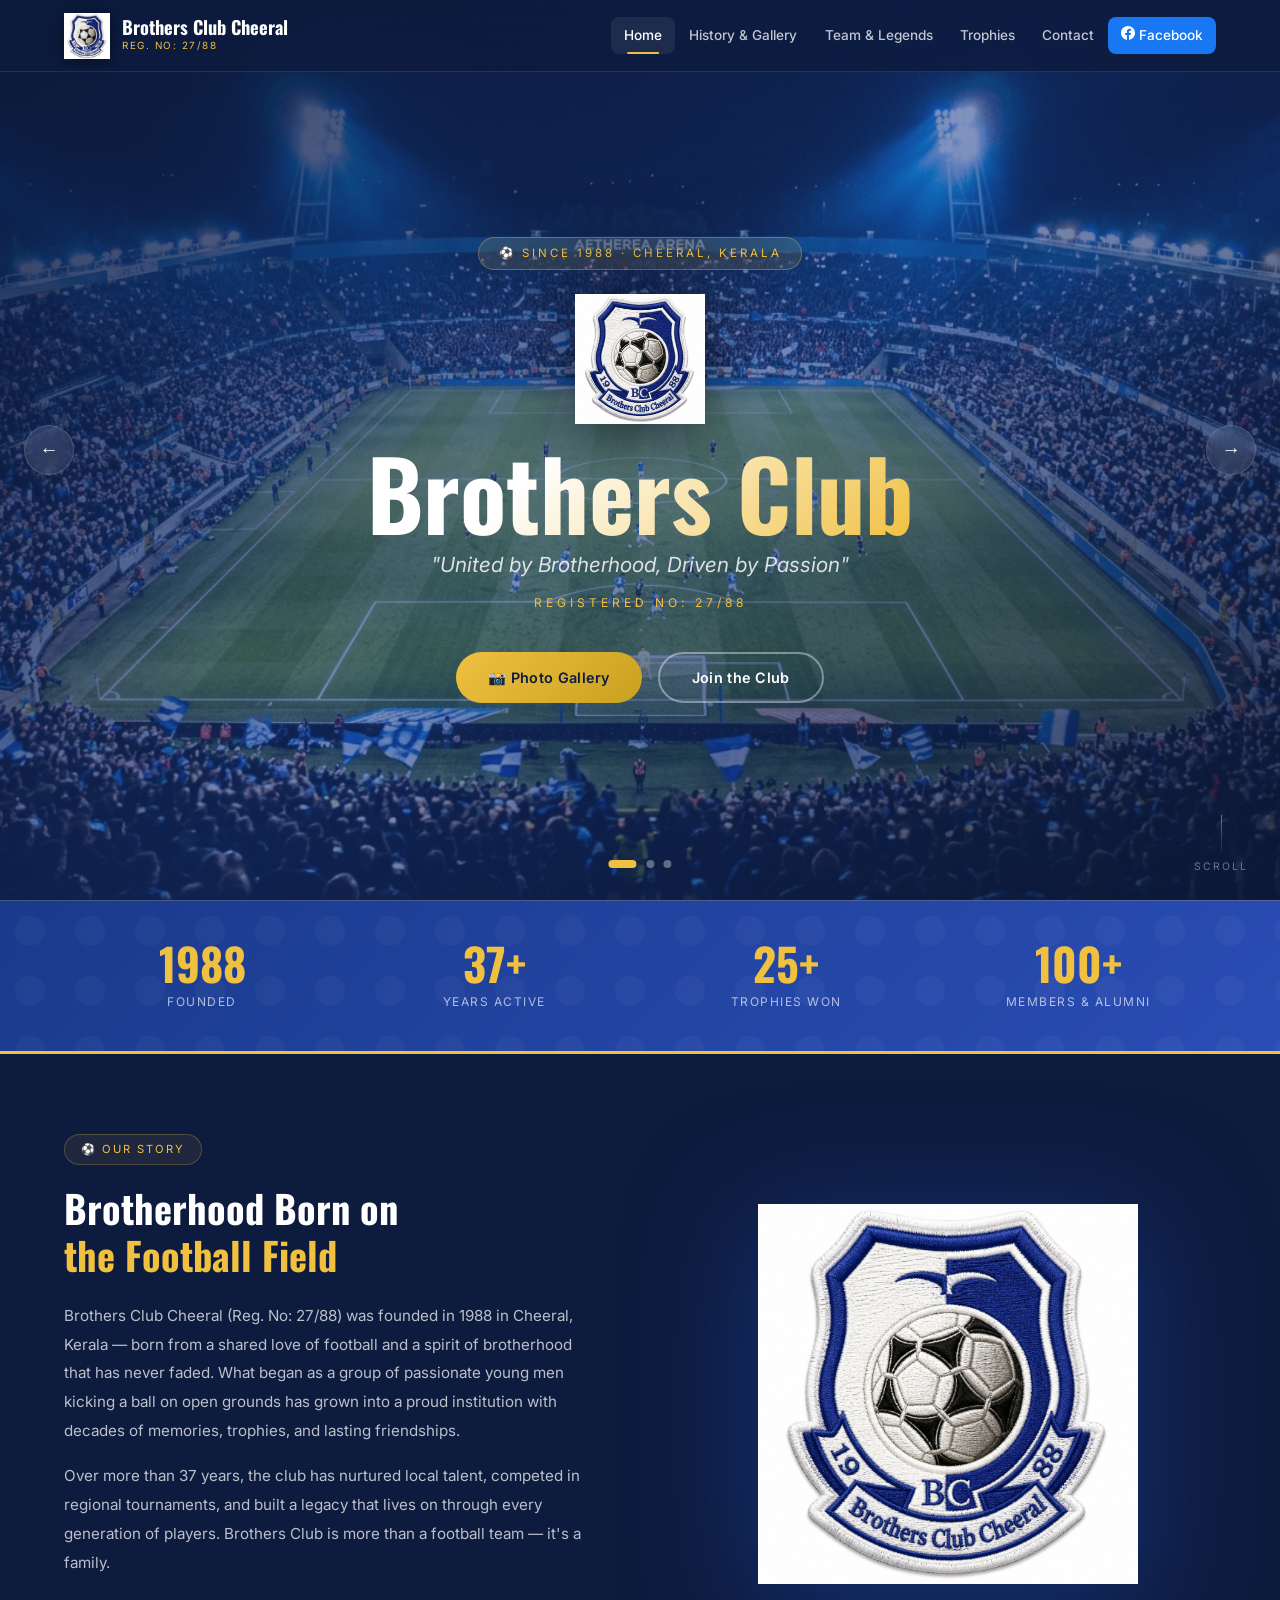
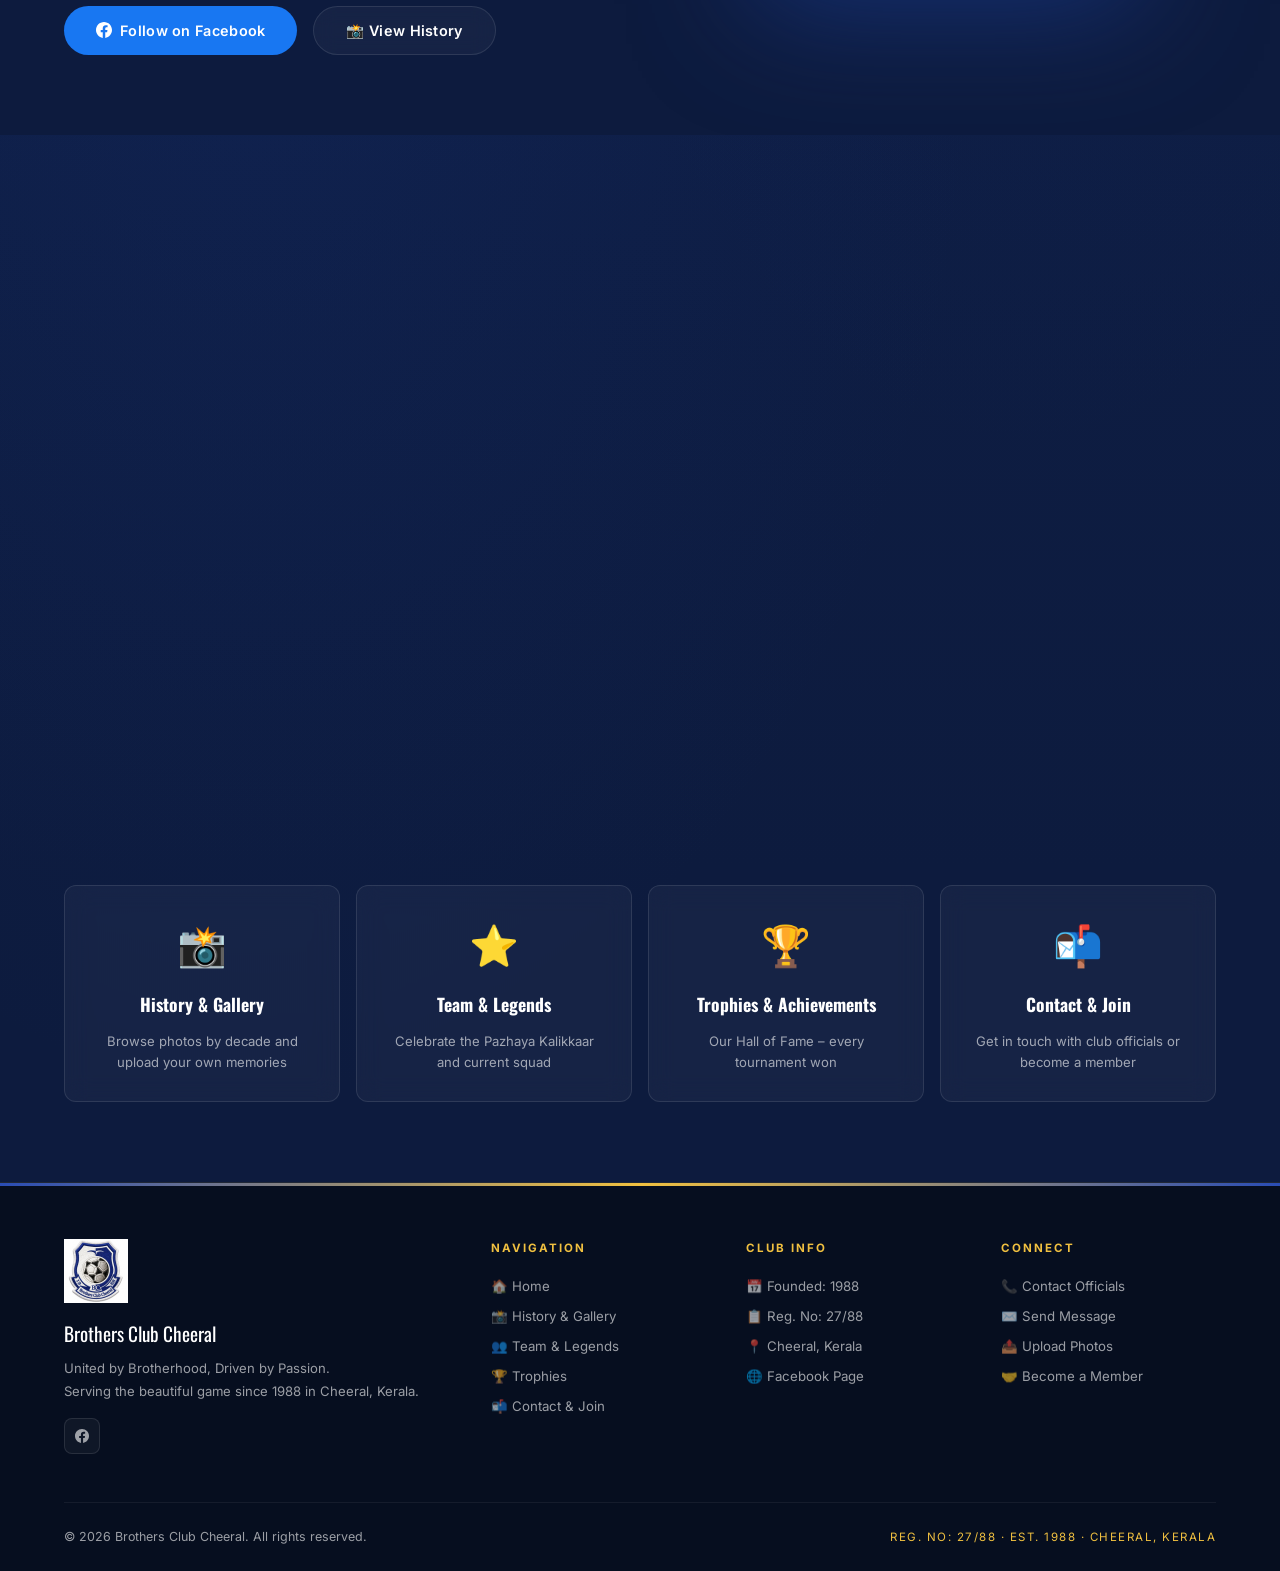
==== index.html @ 25dd2d02 "Initial commit - Brothers Club Cheeral website" ====
<!DOCTYPE html>
<html lang="ml">
<head>
  <meta charset="UTF-8" />
  <meta name="viewport" content="width=device-width, initial-scale=1.0" />
  <meta name="description" content="Brothers Club Cheeral (Reg. 27/88) – 1988 മുതൽ ഒരുമിച്ച്, ഫുട്ബോളിൽ ഒരു ബ്രദർഹുഡ്. Official website of Brothers Club Cheeral." />
  <title>Brothers Club Cheeral | Home</title>
  <link rel="icon" type="image/png" href="assets/logo.png" />
  <link rel="stylesheet" href="css/style.css" />
</head>
<body>

  <!-- ═══════════════ NAVBAR ═══════════════ -->
  <nav class="navbar" role="navigation" aria-label="Main navigation">
    <div class="nav-container">
      <a href="index.html" class="nav-brand" aria-label="Brothers Club Cheeral Home">
        <img src="assets/logo.png" alt="Brothers Club Cheeral Logo" class="nav-logo" />
        <div class="nav-brand-text">
          <div class="club-name">Brothers Club Cheeral</div>
          <div class="reg-no">Reg. No: 27/88</div>
        </div>
      </a>

      <ul class="nav-links" id="navLinks" role="menubar">
        <li role="none"><a href="index.html" role="menuitem" id="nav-home">Home</a></li>
        <li role="none"><a href="history.html" role="menuitem" id="nav-history">History &amp; Gallery</a></li>
        <li role="none"><a href="team.html" role="menuitem" id="nav-team">Team &amp; Legends</a></li>
        <li role="none"><a href="trophies.html" role="menuitem" id="nav-trophies">Trophies</a></li>
        <li role="none"><a href="contact.html" role="menuitem" id="nav-contact">Contact</a></li>
        <li role="none">
          <a href="https://www.facebook.com/brscrl/" target="_blank" rel="noopener noreferrer" class="nav-fb" aria-label="Facebook">
            <svg width="14" height="14" viewBox="0 0 24 24" fill="currentColor"><path d="M24 12.073c0-6.627-5.373-12-12-12s-12 5.373-12 12c0 5.99 4.388 10.954 10.125 11.854v-8.385H7.078v-3.47h3.047V9.43c0-3.007 1.792-4.669 4.533-4.669 1.312 0 2.686.235 2.686.235v2.953H15.83c-1.491 0-1.956.925-1.956 1.874v2.25h3.328l-.532 3.47h-2.796v8.385C19.612 23.027 24 18.062 24 12.073z"/></svg>
            Facebook
          </a>
        </li>
      </ul>

      <button class="nav-toggle" id="navToggle" aria-label="Toggle navigation" aria-expanded="false">
        <span></span><span></span><span></span>
      </button>
    </div>
  </nav>

  <!-- ═══════════════ HERO SLIDER ═══════════════ -->
  <section class="hero" aria-label="Hero showcase">
    <div class="hero-slides">

      <!-- Slide 1 -->
      <div class="hero-slide active">
        <div class="hero-slide-bg" style="background-image: url('assets/images/hero1.jpg');"></div>
        <div class="hero-overlay"></div>
        <div class="hero-content">
          <div class="hero-badge">⚽ Since 1988 · Cheeral, Kerala</div>
          <img src="assets/logo.png" alt="Brothers Club Cheeral" class="hero-logo" />
          <h1 class="hero-title">Brothers Club</h1>
          <p class="hero-tagline">"United by Brotherhood, Driven by Passion"</p>
          <p class="hero-reg">Registered No: 27/88</p>
          <div class="hero-actions">
            <a href="history.html" class="btn btn-primary">📸 Photo Gallery</a>
            <a href="contact.html" class="btn btn-outline">Join the Club</a>
          </div>
        </div>
      </div>

      <!-- Slide 2 -->
      <div class="hero-slide">
        <div class="hero-slide-bg" style="background-image: url('assets/images/hero2.jpg');"></div>
        <div class="hero-overlay"></div>
        <div class="hero-content">
          <div class="hero-badge">🏆 Champions of the Field</div>
          <img src="assets/logo.png" alt="Brothers Club Cheeral" class="hero-logo" />
          <h1 class="hero-title">Hall of Fame</h1>
          <p class="hero-tagline">"Decades of glory, countless victories"</p>
          <p class="hero-reg">Brothers Club Cheeral · Est. 1988</p>
          <div class="hero-actions">
            <a href="trophies.html" class="btn btn-primary">🏆 View Trophies</a>
            <a href="team.html" class="btn btn-outline">Meet the Legends</a>
          </div>
        </div>
      </div>

      <!-- Slide 3 -->
      <div class="hero-slide">
        <div class="hero-slide-bg" style="background-image: url('assets/images/hero3.jpg');"></div>
        <div class="hero-overlay"></div>
        <div class="hero-content">
          <div class="hero-badge">👥 One Brotherhood</div>
          <img src="assets/logo.png" alt="Brothers Club Cheeral" class="hero-logo" />
          <h1 class="hero-title">Our Team</h1>
          <p class="hero-tagline">"From legends of the past to stars of today"</p>
          <p class="hero-reg">Cheeral, Kerala · Est. 1988</p>
          <div class="hero-actions">
            <a href="team.html" class="btn btn-primary">👥 Meet the Team</a>
            <a href="https://www.facebook.com/brscrl/" target="_blank" rel="noopener" class="btn btn-outline">Follow Us</a>
          </div>
        </div>
      </div>

    </div><!-- /hero-slides -->

    <!-- Arrows -->
    <button class="hero-arrow hero-arrow-prev" id="heroPrev" aria-label="Previous slide">&#8592;</button>
    <button class="hero-arrow hero-arrow-next" id="heroNext" aria-label="Next slide">&#8594;</button>

    <!-- Dots -->
    <div class="hero-dots" role="tablist" aria-label="Slide navigation">
      <button class="hero-dot active" data-slide="0" aria-label="Slide 1" role="tab"></button>
      <button class="hero-dot" data-slide="1" aria-label="Slide 2" role="tab"></button>
      <button class="hero-dot" data-slide="2" aria-label="Slide 3" role="tab"></button>
    </div>

    <!-- Scroll indicator -->
    <div class="hero-scroll" aria-hidden="true">
      <div class="scroll-line"></div>
      <span>Scroll</span>
    </div>
  </section>

  <!-- ═══════════════ STATS BAR ═══════════════ -->
  <div class="stats-bar" aria-label="Club statistics">
    <div class="container">
      <div class="stats-grid">
        <div class="stat-item reveal">
          <span class="stat-number" data-count="1988" data-suffix="">1988</span>
          <div class="stat-label">Founded</div>
        </div>
        <div class="stat-item reveal delay-1">
          <span class="stat-number" data-count="37" data-suffix="+">37+</span>
          <div class="stat-label">Years Active</div>
        </div>
        <div class="stat-item reveal delay-2">
          <span class="stat-number" data-count="25" data-suffix="+">25+</span>
          <div class="stat-label">Trophies Won</div>
        </div>
        <div class="stat-item reveal delay-3">
          <span class="stat-number" data-count="100" data-suffix="+">100+</span>
          <div class="stat-label">Members &amp; Alumni</div>
        </div>
      </div>
    </div>
  </div>

  <!-- ═══════════════ ABOUT SECTION ═══════════════ -->
  <section class="about-section section" id="about" aria-labelledby="about-heading">
    <div class="container">
      <div class="about-grid">
        <!-- Text -->
        <div>
          <div class="about-badge reveal">⚽ Our Story</div>
          <h2 class="about-title reveal delay-1" id="about-heading">
            Brotherhood Born on<br/><span>the Football Field</span>
          </h2>
          <p class="about-text reveal delay-2">
            Brothers Club Cheeral (Reg. No: 27/88) was founded in 1988 in Cheeral, Kerala — born from a shared love of football and a spirit of brotherhood that has never faded. What began as a group of passionate young men kicking a ball on open grounds has grown into a proud institution with decades of memories, trophies, and lasting friendships.
          </p>
          <p class="about-text reveal delay-3">
            Over more than 37 years, the club has nurtured local talent, competed in regional tournaments, and built a legacy that lives on through every generation of players. Brothers Club is more than a football team — it's a family.
          </p>
          <div class="about-actions reveal delay-4">
            <a href="https://www.facebook.com/brscrl/" target="_blank" rel="noopener noreferrer" class="btn btn-fb">
              <svg width="16" height="16" viewBox="0 0 24 24" fill="currentColor"><path d="M24 12.073c0-6.627-5.373-12-12-12s-12 5.373-12 12c0 5.99 4.388 10.954 10.125 11.854v-8.385H7.078v-3.47h3.047V9.43c0-3.007 1.792-4.669 4.533-4.669 1.312 0 2.686.235 2.686.235v2.953H15.83c-1.491 0-1.956.925-1.956 1.874v2.25h3.328l-.532 3.47h-2.796v8.385C19.612 23.027 24 18.062 24 12.073z"/></svg>
              Follow on Facebook
            </a>
            <a href="history.html" class="btn btn-ghost">📸 View History</a>
          </div>
        </div>

        <!-- Image -->
        <div class="about-image-wrap reveal delay-2">
          <div class="about-glow"></div>
          <img src="assets/logo.png" alt="Brothers Club Cheeral Crest" class="about-crest" />
        </div>
      </div>
    </div>
  </section>

  <!-- ═══════════════ NEWS & ANNOUNCEMENTS ═══════════════ -->
  <section class="news-section section" id="news" aria-labelledby="news-heading">
    <div class="container">
      <p class="section-subtitle reveal">LATEST UPDATES</p>
      <h2 class="section-title reveal delay-1" id="news-heading">News &amp; Announcements</h2>
      <div class="section-divider reveal delay-2"></div>

      <div class="news-grid">

        <!-- News Card 1 -->
        <article class="news-card reveal delay-1">
          <div class="news-card-img" style="background: linear-gradient(135deg,#1a3a8c,#0d1b3e);">🏆</div>
          <div class="news-card-top">
            <span class="news-tag tag-event">Event</span>
            <span class="news-date">July 2026</span>
          </div>
          <div class="news-card-body">
            <h3 class="news-title">Annual Brothers Club Cheeral Tournament 2026</h3>
            <p class="news-excerpt">The annual football tournament is being planned for this year. Stay tuned for dates, venue, and registration details. All alumni and current members are welcome to participate.</p>
            <a href="contact.html" class="news-more">Register Interest →</a>
          </div>
        </article>

        <!-- News Card 2 -->
        <article class="news-card reveal delay-2">
          <div class="news-card-img" style="background: linear-gradient(135deg,#0d3b20,#0d1b3e);">📸</div>
          <div class="news-card-top">
            <span class="news-tag tag-announce">Announcement</span>
            <span class="news-date">July 2026</span>
          </div>
          <div class="news-card-body">
            <h3 class="news-title">Photo Archive – Share Your Memories!</h3>
            <p class="news-excerpt">We are building our digital photo archive. If you have old photographs from club matches, celebrations, or gatherings from any decade, please upload them in our History &amp; Gallery section.</p>
            <a href="history.html" class="news-more">Upload Photos →</a>
          </div>
        </article>

        <!-- News Card 3 -->
        <article class="news-card reveal delay-3">
          <div class="news-card-img" style="background: linear-gradient(135deg,#3b1a0d,#0d1b3e);">👥</div>
          <div class="news-card-top">
            <span class="news-tag tag-news">News</span>
            <span class="news-date">June 2026</span>
          </div>
          <div class="news-card-body">
            <h3 class="news-title">New Members Welcome – Join Brothers Club Cheeral</h3>
            <p class="news-excerpt">Brothers Club Cheeral is welcoming new members who share our passion for football and brotherhood. Connect with us through Facebook or fill in the membership form on our Contact page.</p>
            <a href="contact.html" class="news-more">Join the Family →</a>
          </div>
        </article>

      </div>
    </div>
  </section>

  <!-- ═══════════════ QUICK LINKS ═══════════════ -->
  <section class="section" style="padding-top: 0;">
    <div class="container">
      <div style="display: grid; grid-template-columns: repeat(auto-fit, minmax(220px, 1fr)); gap: 1rem;">

        <a href="history.html" class="news-card" style="text-decoration:none; padding: 1.75rem; text-align:center; display:flex; flex-direction:column; align-items:center; gap:0.75rem;">
          <div style="font-size:2.5rem;">📸</div>
          <strong style="font-family: var(--font-display); font-size:1.1rem;">History &amp; Gallery</strong>
          <p style="color:var(--text-muted); font-size:0.82rem;">Browse photos by decade and upload your own memories</p>
        </a>

        <a href="team.html" class="news-card" style="text-decoration:none; padding: 1.75rem; text-align:center; display:flex; flex-direction:column; align-items:center; gap:0.75rem;">
          <div style="font-size:2.5rem;">⭐</div>
          <strong style="font-family: var(--font-display); font-size:1.1rem;">Team &amp; Legends</strong>
          <p style="color:var(--text-muted); font-size:0.82rem;">Celebrate the Pazhaya Kalikkaar and current squad</p>
        </a>

        <a href="trophies.html" class="news-card" style="text-decoration:none; padding: 1.75rem; text-align:center; display:flex; flex-direction:column; align-items:center; gap:0.75rem;">
          <div style="font-size:2.5rem;">🏆</div>
          <strong style="font-family: var(--font-display); font-size:1.1rem;">Trophies &amp; Achievements</strong>
          <p style="color:var(--text-muted); font-size:0.82rem;">Our Hall of Fame – every tournament won</p>
        </a>

        <a href="contact.html" class="news-card" style="text-decoration:none; padding: 1.75rem; text-align:center; display:flex; flex-direction:column; align-items:center; gap:0.75rem;">
          <div style="font-size:2.5rem;">📬</div>
          <strong style="font-family: var(--font-display); font-size:1.1rem;">Contact &amp; Join</strong>
          <p style="color:var(--text-muted); font-size:0.82rem;">Get in touch with club officials or become a member</p>
        </a>

      </div>
    </div>
  </section>

  <!-- ═══════════════ FOOTER ═══════════════ -->
  <footer class="footer" role="contentinfo">
    <div class="container">
      <div class="footer-grid">
        <!-- Brand -->
        <div class="footer-brand">
          <img src="assets/logo.png" alt="Brothers Club Cheeral" class="footer-logo" />
          <div class="footer-club-name">Brothers Club Cheeral</div>
          <p class="footer-tagline">United by Brotherhood, Driven by Passion.<br/>Serving the beautiful game since 1988 in Cheeral, Kerala.</p>
          <div class="footer-social">
            <a href="https://www.facebook.com/brscrl/" target="_blank" rel="noopener" class="footer-social-btn fb" aria-label="Facebook">
              <svg width="14" height="14" viewBox="0 0 24 24" fill="currentColor"><path d="M24 12.073c0-6.627-5.373-12-12-12s-12 5.373-12 12c0 5.99 4.388 10.954 10.125 11.854v-8.385H7.078v-3.47h3.047V9.43c0-3.007 1.792-4.669 4.533-4.669 1.312 0 2.686.235 2.686.235v2.953H15.83c-1.491 0-1.956.925-1.956 1.874v2.25h3.328l-.532 3.47h-2.796v8.385C19.612 23.027 24 18.062 24 12.073z"/></svg>
            </a>
          </div>
        </div>

        <!-- Navigation -->
        <div>
          <div class="footer-col-title">Navigation</div>
          <ul class="footer-links">
            <li><a href="index.html">🏠 Home</a></li>
            <li><a href="history.html">📸 History &amp; Gallery</a></li>
            <li><a href="team.html">👥 Team &amp; Legends</a></li>
            <li><a href="trophies.html">🏆 Trophies</a></li>
            <li><a href="contact.html">📬 Contact &amp; Join</a></li>
          </ul>
        </div>

        <!-- Quick Info -->
        <div>
          <div class="footer-col-title">Club Info</div>
          <ul class="footer-links">
            <li><a href="#">📅 Founded: 1988</a></li>
            <li><a href="#">📋 Reg. No: 27/88</a></li>
            <li><a href="#">📍 Cheeral, Kerala</a></li>
            <li><a href="https://www.facebook.com/brscrl/" target="_blank" rel="noopener">🌐 Facebook Page</a></li>
          </ul>
        </div>

        <!-- Connect -->
        <div>
          <div class="footer-col-title">Connect</div>
          <ul class="footer-links">
            <li><a href="contact.html">📞 Contact Officials</a></li>
            <li><a href="contact.html">✉️ Send Message</a></li>
            <li><a href="history.html">📤 Upload Photos</a></li>
            <li><a href="contact.html">🤝 Become a Member</a></li>
          </ul>
        </div>
      </div>

      <div class="footer-bottom">
        <p class="footer-copy">© 2026 Brothers Club Cheeral. All rights reserved.</p>
        <p class="footer-reg">REG. NO: 27/88 · EST. 1988 · CHEERAL, KERALA</p>
      </div>
    </div>
  </footer>

  <script src="js/main.js"></script>
</body>
</html>
---- css/style.css ----
/* ============================================================
   Brothers Club Cheeral – Main Stylesheet
   ============================================================ */

@import url('https://fonts.googleapis.com/css2?family=Inter:wght@300;400;500;600;700&family=Oswald:wght@400;500;600;700&display=swap');

/* ===== CUSTOM PROPERTIES ===== */
:root {
  --primary: #1a3a8c;
  --primary-dark: #0d1b3e;
  --primary-light: #2a4db5;
  --accent: #f0c040;
  --accent-dark: #c9a020;
  --accent-light: #f8d870;
  --white: #ffffff;
  --text-muted: rgba(255, 255, 255, 0.6);
  --glass-bg: rgba(255, 255, 255, 0.04);
  --glass-bg-hover: rgba(255, 255, 255, 0.08);
  --glass-border: rgba(255, 255, 255, 0.1);
  --card-bg: rgba(26, 58, 140, 0.2);
  --shadow: 0 8px 32px rgba(0, 0, 0, 0.3);
  --shadow-lg: 0 20px 60px rgba(0, 0, 0, 0.4);
  --nav-height: 72px;
  --radius: 12px;
  --radius-lg: 20px;
  --transition: all 0.3s ease;
  --transition-slow: all 0.6s ease;
  --font: 'Inter', sans-serif;
  --font-display: 'Oswald', sans-serif;
}

/* ===== RESET & BASE ===== */
*,
*::before,
*::after {
  box-sizing: border-box;
  margin: 0;
  padding: 0;
}

html { scroll-behavior: smooth; }

body {
  font-family: var(--font);
  background: var(--primary-dark);
  color: var(--white);
  overflow-x: hidden;
  line-height: 1.6;
  background-image:
    radial-gradient(ellipse at 20% 50%, rgba(26, 58, 140, 0.15) 0%, transparent 50%),
    radial-gradient(ellipse at 80% 20%, rgba(26, 58, 140, 0.1) 0%, transparent 40%);
}

::-webkit-scrollbar { width: 5px; }
::-webkit-scrollbar-track { background: var(--primary-dark); }
::-webkit-scrollbar-thumb { background: var(--primary-light); border-radius: 3px; }
::-webkit-scrollbar-thumb:hover { background: var(--accent); }

a { color: inherit; text-decoration: none; }
img { max-width: 100%; display: block; }
button { cursor: pointer; }

/* ===== TYPOGRAPHY ===== */
h1, h2, h3, h4, h5 {
  font-family: var(--font-display);
  line-height: 1.2;
  font-weight: 700;
}

.section-title {
  font-size: clamp(2rem, 4vw, 3rem);
  text-align: center;
  background: linear-gradient(135deg, #ffffff 30%, var(--accent));
  -webkit-background-clip: text;
  -webkit-text-fill-color: transparent;
  background-clip: text;
  margin-bottom: 0.5rem;
}

.section-subtitle {
  text-align: center;
  color: var(--text-muted);
  font-size: 0.95rem;
  margin-bottom: 0.75rem;
}

.section-divider {
  width: 60px;
  height: 3px;
  background: linear-gradient(90deg, var(--accent), var(--primary-light));
  margin: 0 auto 3rem;
  border-radius: 2px;
}

/* ===== LAYOUT ===== */
.container {
  max-width: 1200px;
  margin: 0 auto;
  padding: 0 1.5rem;
}

.section {
  padding: 5rem 0;
}

/* ===== BUTTONS ===== */
.btn {
  display: inline-flex;
  align-items: center;
  gap: 0.5rem;
  padding: 0.75rem 2rem;
  border-radius: 50px;
  font-weight: 600;
  font-size: 0.9rem;
  letter-spacing: 0.3px;
  transition: var(--transition);
  border: none;
  font-family: var(--font);
  white-space: nowrap;
}

.btn-primary {
  background: linear-gradient(135deg, var(--accent), var(--accent-dark));
  color: var(--primary-dark);
}
.btn-primary:hover {
  transform: translateY(-2px);
  box-shadow: 0 10px 30px rgba(240, 192, 64, 0.4);
}

.btn-outline {
  background: transparent;
  border: 2px solid rgba(255, 255, 255, 0.4);
  color: var(--white);
}
.btn-outline:hover {
  background: rgba(255, 255, 255, 0.1);
  border-color: var(--white);
  transform: translateY(-2px);
}

.btn-fb {
  background: #1877f2;
  color: white;
}
.btn-fb:hover {
  background: #0d65d9;
  transform: translateY(-2px);
  box-shadow: 0 8px 24px rgba(24, 119, 242, 0.4);
}

.btn-ghost {
  background: var(--glass-bg);
  border: 1px solid var(--glass-border);
  color: var(--white);
  backdrop-filter: blur(10px);
}
.btn-ghost:hover { background: var(--glass-bg-hover); transform: translateY(-2px); }

/* ===== NAVBAR ===== */
.navbar {
  position: fixed;
  top: 0;
  width: 100%;
  z-index: 1000;
  height: var(--nav-height);
  display: flex;
  align-items: center;
  background: rgba(13, 27, 62, 0.8);
  backdrop-filter: blur(24px);
  -webkit-backdrop-filter: blur(24px);
  border-bottom: 1px solid var(--glass-border);
  transition: var(--transition);
}

.navbar.scrolled {
  background: rgba(13, 27, 62, 0.97);
  box-shadow: 0 4px 30px rgba(0, 0, 0, 0.35);
}

.nav-container {
  max-width: 1200px;
  margin: 0 auto;
  padding: 0 1.5rem;
  width: 100%;
  display: flex;
  align-items: center;
  justify-content: space-between;
  gap: 1rem;
}

.nav-brand {
  display: flex;
  align-items: center;
  gap: 0.75rem;
  flex-shrink: 0;
}

.nav-logo {
  width: 46px;
  height: 46px;
  object-fit: contain;
  filter: drop-shadow(0 2px 8px rgba(0, 0, 0, 0.4));
}

.nav-brand-text .club-name {
  font-family: var(--font-display);
  font-size: 1.15rem;
  font-weight: 700;
  color: var(--white);
  line-height: 1.1;
}

.nav-brand-text .reg-no {
  font-size: 0.62rem;
  color: var(--accent);
  letter-spacing: 1.5px;
  text-transform: uppercase;
}

.nav-links {
  display: flex;
  align-items: center;
  gap: 0.1rem;
  list-style: none;
}

.nav-links li a {
  display: block;
  padding: 0.45rem 0.8rem;
  border-radius: 8px;
  font-size: 0.85rem;
  font-weight: 500;
  color: rgba(255, 255, 255, 0.75);
  transition: var(--transition);
  position: relative;
}

.nav-links li a::after {
  content: '';
  position: absolute;
  bottom: 0;
  left: 50%;
  transform: translateX(-50%);
  width: 0;
  height: 2px;
  background: var(--accent);
  border-radius: 1px;
  transition: width 0.25s ease;
}

.nav-links li a:hover,
.nav-links li a.active {
  color: var(--white);
  background: rgba(255, 255, 255, 0.07);
}

.nav-links li a:hover::after,
.nav-links li a.active::after {
  width: 50%;
}

.nav-fb {
  display: flex;
  align-items: center;
  gap: 0.4rem;
  padding: 0.4rem 0.9rem;
  background: #1877f2;
  border-radius: 8px;
  font-size: 0.78rem;
  font-weight: 600;
  color: white !important;
  flex-shrink: 0;
  transition: var(--transition);
}
.nav-fb::after { display: none !important; }
.nav-fb:hover { background: #0d65d9 !important; transform: none !important; box-shadow: 0 4px 16px rgba(24,119,242,0.4); }

.nav-toggle {
  display: none;
  flex-direction: column;
  gap: 5px;
  background: none;
  border: none;
  padding: 5px;
}
.nav-toggle span {
  width: 24px;
  height: 2px;
  background: var(--white);
  border-radius: 2px;
  transition: var(--transition);
  display: block;
}
.nav-toggle.open span:nth-child(1) { transform: rotate(45deg) translate(5px, 5px); }
.nav-toggle.open span:nth-child(2) { opacity: 0; width: 0; }
.nav-toggle.open span:nth-child(3) { transform: rotate(-45deg) translate(5px, -5px); }

/* ===== HERO SLIDER ===== */
.hero {
  position: relative;
  height: 100vh;
  min-height: 620px;
  overflow: hidden;
}

.hero-slides { position: relative; width: 100%; height: 100%; }

.hero-slide {
  position: absolute;
  inset: 0;
  opacity: 0;
  transition: opacity 1.2s ease;
  pointer-events: none;
}
.hero-slide.active { opacity: 1; pointer-events: all; }

.hero-slide-bg {
  position: absolute;
  inset: 0;
  background-size: cover;
  background-position: center;
  transform: scale(1.06);
  transition: transform 7s ease;
}
.hero-slide.active .hero-slide-bg { transform: scale(1); }

.hero-overlay {
  position: absolute;
  inset: 0;
  background: linear-gradient(135deg,
    rgba(13, 27, 62, 0.92) 0%,
    rgba(26, 58, 140, 0.55) 50%,
    rgba(13, 27, 62, 0.85) 100%);
}

.hero-content {
  position: absolute;
  inset: 0;
  display: flex;
  flex-direction: column;
  align-items: center;
  justify-content: center;
  text-align: center;
  padding: 2rem;
  padding-top: var(--nav-height);
  z-index: 2;
}

.hero-badge {
  display: inline-flex;
  align-items: center;
  gap: 0.5rem;
  padding: 0.4rem 1.2rem;
  background: rgba(240, 192, 64, 0.12);
  border: 1px solid rgba(240, 192, 64, 0.35);
  border-radius: 50px;
  font-size: 0.72rem;
  color: var(--accent);
  letter-spacing: 3px;
  text-transform: uppercase;
  margin-bottom: 1.5rem;
  animation: fadeInDown 0.7s ease 0.2s both;
}

.hero-logo {
  width: 130px;
  height: 130px;
  object-fit: contain;
  filter: drop-shadow(0 8px 32px rgba(0, 0, 0, 0.6));
  margin-bottom: 1.25rem;
  animation: fadeInDown 0.7s ease 0.4s both;
}

.hero-title {
  font-size: clamp(2.8rem, 8vw, 6rem);
  font-family: var(--font-display);
  font-weight: 700;
  background: linear-gradient(135deg, #ffffff 30%, var(--accent));
  -webkit-background-clip: text;
  -webkit-text-fill-color: transparent;
  background-clip: text;
  margin-bottom: 0.5rem;
  animation: fadeInUp 0.7s ease 0.6s both;
  line-height: 1;
}

.hero-tagline {
  font-size: clamp(0.95rem, 2.5vw, 1.3rem);
  color: rgba(255, 255, 255, 0.82);
  font-style: italic;
  margin-bottom: 0.75rem;
  animation: fadeInUp 0.7s ease 0.8s both;
}

.hero-reg {
  font-size: 0.75rem;
  color: var(--accent);
  letter-spacing: 4px;
  text-transform: uppercase;
  margin-bottom: 2.5rem;
  animation: fadeInUp 0.7s ease 1s both;
}

.hero-actions {
  display: flex;
  gap: 1rem;
  flex-wrap: wrap;
  justify-content: center;
  animation: fadeInUp 0.7s ease 1.2s both;
}

.hero-caption {
  font-size: 0.8rem;
  color: rgba(255,255,255,0.5);
  margin-top: 0.5rem;
  font-style: italic;
}

/* Slider controls */
.hero-arrow {
  position: absolute;
  top: 50%;
  transform: translateY(-50%);
  z-index: 10;
  background: rgba(255, 255, 255, 0.08);
  backdrop-filter: blur(10px);
  border: 1px solid rgba(255, 255, 255, 0.15);
  color: white;
  width: 50px;
  height: 50px;
  border-radius: 50%;
  display: flex;
  align-items: center;
  justify-content: center;
  transition: var(--transition);
  font-size: 1.2rem;
}
.hero-arrow:hover { background: var(--accent); border-color: var(--accent); color: var(--primary-dark); }
.hero-arrow-prev { left: 1.5rem; }
.hero-arrow-next { right: 1.5rem; }

.hero-dots {
  position: absolute;
  bottom: 2rem;
  left: 50%;
  transform: translateX(-50%);
  display: flex;
  gap: 0.6rem;
  z-index: 10;
}

.hero-dot {
  width: 8px;
  height: 8px;
  border-radius: 50%;
  background: rgba(255, 255, 255, 0.35);
  border: none;
  cursor: pointer;
  transition: var(--transition);
}
.hero-dot.active {
  background: var(--accent);
  width: 28px;
  border-radius: 4px;
}

/* scroll indicator */
.hero-scroll {
  position: absolute;
  bottom: 1.5rem;
  right: 2rem;
  display: flex;
  flex-direction: column;
  align-items: center;
  gap: 0.3rem;
  color: rgba(255,255,255,0.4);
  font-size: 0.65rem;
  letter-spacing: 2px;
  text-transform: uppercase;
  z-index: 10;
  animation: fadeInUp 1s ease 1.5s both;
}
.scroll-line {
  width: 1px;
  height: 40px;
  background: linear-gradient(to bottom, rgba(255,255,255,0.4), transparent);
  animation: scrollPulse 2s ease infinite;
}

@keyframes scrollPulse {
  0%, 100% { opacity: 0.4; transform: scaleY(1); }
  50% { opacity: 1; transform: scaleY(0.6); }
}

/* ===== STATS BAR ===== */
.stats-bar {
  background: linear-gradient(135deg, var(--primary), var(--primary-light));
  padding: 2rem 0;
  border-top: 1px solid rgba(240, 192, 64, 0.2);
  border-bottom: 3px solid var(--accent);
  position: relative;
  overflow: hidden;
}

.stats-bar::before {
  content: '';
  position: absolute;
  inset: 0;
  background: url("data:image/svg+xml,%3Csvg width='60' height='60' viewBox='0 0 60 60' xmlns='http://www.w3.org/2000/svg'%3E%3Cg fill='none' fill-rule='evenodd'%3E%3Cg fill='%23ffffff' fill-opacity='0.03'%3E%3Ccircle cx='30' cy='30' r='15'/%3E%3C/g%3E%3C/g%3E%3C/svg%3E");
}

.stats-grid {
  display: grid;
  grid-template-columns: repeat(4, 1fr);
  gap: 1rem;
  position: relative;
  z-index: 1;
}

.stat-item {
  text-align: center;
  padding: 0.5rem;
}
.stat-number {
  font-family: var(--font-display);
  font-size: clamp(2rem, 4vw, 2.8rem);
  font-weight: 700;
  color: var(--accent);
  line-height: 1;
  display: block;
}
.stat-label {
  font-size: 0.75rem;
  color: rgba(255, 255, 255, 0.65);
  text-transform: uppercase;
  letter-spacing: 1.5px;
  margin-top: 0.4rem;
}

/* ===== ABOUT SECTION ===== */
.about-section {
  background: var(--primary-dark);
  overflow: hidden;
}

.about-grid {
  display: grid;
  grid-template-columns: 1fr 1fr;
  gap: 5rem;
  align-items: center;
}

.about-badge {
  display: inline-flex;
  align-items: center;
  gap: 0.5rem;
  padding: 0.35rem 1rem;
  background: rgba(240, 192, 64, 0.08);
  border: 1px solid rgba(240, 192, 64, 0.25);
  border-radius: 50px;
  font-size: 0.7rem;
  color: var(--accent);
  letter-spacing: 2px;
  text-transform: uppercase;
  margin-bottom: 1.25rem;
}

.about-title {
  font-size: clamp(1.7rem, 3vw, 2.5rem);
  line-height: 1.2;
  margin-bottom: 1.5rem;
}

.about-title span { color: var(--accent); }

.about-text {
  color: rgba(255, 255, 255, 0.72);
  line-height: 1.9;
  margin-bottom: 1rem;
  font-size: 0.95rem;
}

.about-actions {
  display: flex;
  gap: 1rem;
  flex-wrap: wrap;
  margin-top: 1.75rem;
}

.about-image-wrap {
  position: relative;
  display: flex;
  align-items: center;
  justify-content: center;
}

.about-glow {
  position: absolute;
  width: 400px;
  height: 400px;
  background: radial-gradient(circle, rgba(26, 58, 140, 0.5) 0%, transparent 70%);
  border-radius: 50%;
  animation: glowPulse 4s ease-in-out infinite;
}

@keyframes glowPulse {
  0%, 100% { opacity: 0.6; transform: scale(1); }
  50% { opacity: 1; transform: scale(1.1); }
}

.about-crest {
  width: 100%;
  max-width: 380px;
  position: relative;
  z-index: 1;
  filter: drop-shadow(0 20px 60px rgba(26, 58, 140, 0.7));
  animation: float 5s ease-in-out infinite;
}

@keyframes float {
  0%, 100% { transform: translateY(0); }
  50% { transform: translateY(-14px); }
}

/* ===== NEWS SECTION ===== */
.news-section {
  background: linear-gradient(180deg, rgba(26, 58, 140, 0.08), transparent);
}

.news-grid {
  display: grid;
  grid-template-columns: repeat(auto-fit, minmax(300px, 1fr));
  gap: 1.5rem;
}

.news-card {
  background: var(--glass-bg);
  backdrop-filter: blur(12px);
  border: 1px solid var(--glass-border);
  border-radius: var(--radius);
  overflow: hidden;
  transition: var(--transition);
  display: flex;
  flex-direction: column;
}

.news-card:hover {
  transform: translateY(-6px);
  border-color: rgba(240, 192, 64, 0.25);
  box-shadow: 0 20px 50px rgba(0, 0, 0, 0.35);
}

.news-card-img {
  width: 100%;
  height: 180px;
  object-fit: cover;
  background: linear-gradient(135deg, rgba(26,58,140,0.3), rgba(13,27,62,0.6));
  display: flex;
  align-items: center;
  justify-content: center;
  font-size: 3rem;
  color: rgba(255,255,255,0.2);
  overflow: hidden;
}

.news-card-top {
  padding: 1rem 1.25rem 0;
  display: flex;
  align-items: center;
  gap: 0.6rem;
}

.news-tag {
  padding: 0.18rem 0.7rem;
  border-radius: 50px;
  font-size: 0.65rem;
  font-weight: 700;
  text-transform: uppercase;
  letter-spacing: 1px;
}
.tag-news { background: rgba(240, 192, 64, 0.15); color: var(--accent); border: 1px solid rgba(240,192,64,0.25); }
.tag-event { background: rgba(100, 200, 100, 0.12); color: #70d870; border: 1px solid rgba(100,200,100,0.25); }
.tag-announce { background: rgba(120, 160, 255, 0.12); color: #90b8ff; border: 1px solid rgba(120,160,255,0.25); }

.news-date {
  font-size: 0.72rem;
  color: var(--text-muted);
  margin-left: auto;
}

.news-card-body { padding: 0.85rem 1.25rem 1.5rem; flex: 1; }
.news-title {
  font-size: 1rem;
  font-weight: 600;
  margin-bottom: 0.5rem;
  line-height: 1.4;
}
.news-excerpt {
  font-size: 0.83rem;
  color: var(--text-muted);
  line-height: 1.65;
}

.news-more {
  display: inline-flex;
  align-items: center;
  gap: 0.3rem;
  color: var(--accent);
  font-size: 0.8rem;
  font-weight: 600;
  margin-top: 1rem;
  transition: var(--transition);
}
.news-more:hover { gap: 0.6rem; }

/* ===== PAGE HERO (Sub-pages) ===== */
.page-hero {
  padding: calc(var(--nav-height) + 4rem) 0 4rem;
  text-align: center;
  background: linear-gradient(160deg, rgba(26,58,140,0.3) 0%, var(--primary-dark) 60%);
  position: relative;
  overflow: hidden;
}

.page-hero::before {
  content: '';
  position: absolute;
  top: -100px;
  left: 50%;
  transform: translateX(-50%);
  width: 600px;
  height: 600px;
  background: radial-gradient(circle, rgba(26,58,140,0.25) 0%, transparent 65%);
  pointer-events: none;
}

.page-hero-eyebrow {
  display: inline-flex;
  align-items: center;
  gap: 0.5rem;
  padding: 0.35rem 1rem;
  background: rgba(240,192,64,0.1);
  border: 1px solid rgba(240,192,64,0.2);
  border-radius: 50px;
  font-size: 0.7rem;
  color: var(--accent);
  letter-spacing: 2px;
  text-transform: uppercase;
  margin-bottom: 1.25rem;
  position: relative;
}

.page-hero-title {
  font-size: clamp(2.5rem, 6vw, 4.5rem);
  background: linear-gradient(135deg, #ffffff 30%, var(--accent));
  -webkit-background-clip: text;
  -webkit-text-fill-color: transparent;
  background-clip: text;
  margin-bottom: 0.75rem;
  position: relative;
}

.page-hero-subtitle {
  color: var(--text-muted);
  font-size: 1rem;
  position: relative;
}

/* ===== GALLERY FILTER ===== */
.filter-bar {
  display: flex;
  flex-wrap: wrap;
  gap: 0.65rem;
  justify-content: center;
  margin-bottom: 2.5rem;
}

.filter-btn {
  padding: 0.45rem 1.4rem;
  border-radius: 50px;
  font-size: 0.82rem;
  font-weight: 600;
  cursor: pointer;
  transition: var(--transition);
  border: 1px solid var(--glass-border);
  background: var(--glass-bg);
  color: var(--text-muted);
  font-family: var(--font);
}
.filter-btn:hover { border-color: var(--accent); color: var(--accent); }
.filter-btn.active {
  background: var(--accent);
  border-color: var(--accent);
  color: var(--primary-dark);
}

/* ===== GALLERY GRID ===== */
.gallery-grid {
  display: grid;
  grid-template-columns: repeat(auto-fill, minmax(270px, 1fr));
  gap: 1rem;
}

.gallery-item {
  position: relative;
  border-radius: var(--radius);
  overflow: hidden;
  cursor: pointer;
  aspect-ratio: 4 / 3;
  border: 1px solid var(--glass-border);
  transition: var(--transition);
  background: rgba(26, 58, 140, 0.15);
}

.gallery-item:hover {
  transform: scale(1.025);
  border-color: rgba(240, 192, 64, 0.3);
  box-shadow: 0 12px 40px rgba(0, 0, 0, 0.45);
  z-index: 2;
}

.gallery-item img {
  width: 100%;
  height: 100%;
  object-fit: cover;
  transition: transform 0.5s ease;
}
.gallery-item:hover img { transform: scale(1.08); }

.gallery-overlay {
  position: absolute;
  inset: 0;
  background: linear-gradient(to top, rgba(13,27,62,0.88), transparent 60%);
  opacity: 0;
  transition: var(--transition);
  display: flex;
  align-items: flex-end;
  padding: 1rem;
}
.gallery-item:hover .gallery-overlay { opacity: 1; }

.gallery-overlay-text {
  color: white;
  font-size: 0.82rem;
  font-weight: 500;
}

.gallery-zoom-icon {
  position: absolute;
  top: 50%;
  left: 50%;
  transform: translate(-50%, -50%) scale(0);
  width: 48px; height: 48px;
  background: rgba(240,192,64,0.9);
  border-radius: 50%;
  display: flex;
  align-items: center;
  justify-content: center;
  font-size: 1.2rem;
  color: var(--primary-dark);
  transition: var(--transition);
}
.gallery-item:hover .gallery-zoom-icon { transform: translate(-50%, -50%) scale(1); }

.gallery-placeholder {
  position: absolute;
  inset: 0;
  display: flex;
  flex-direction: column;
  align-items: center;
  justify-content: center;
  gap: 0.5rem;
  background: linear-gradient(135deg, rgba(26,58,140,0.25), rgba(13,27,62,0.4));
  color: var(--text-muted);
  font-size: 0.78rem;
  text-align: center;
  padding: 1rem;
}
.gallery-placeholder .ph-icon { font-size: 2.5rem; opacity: 0.35; }
.gallery-placeholder span { opacity: 0.6; }

/* ===== UPLOAD DROPBOX ===== */
.upload-section {
  margin-top: 4rem;
  border: 2px dashed rgba(255,255,255,0.15);
  border-radius: var(--radius-lg);
  padding: 3.5rem 2rem;
  text-align: center;
  transition: var(--transition);
  background: rgba(255,255,255,0.02);
  position: relative;
  overflow: hidden;
}

.upload-section.dragover,
.upload-section:focus-within {
  border-color: var(--accent);
  background: rgba(240,192,64,0.04);
}

.upload-icon { font-size: 4rem; margin-bottom: 1rem; }
.upload-title {
  font-size: 1.35rem;
  font-weight: 700;
  margin-bottom: 0.5rem;
  font-family: var(--font-display);
}
.upload-desc { color: var(--text-muted); font-size: 0.87rem; margin-bottom: 1.75rem; line-height: 1.6; }

.upload-note {
  font-size: 0.75rem;
  color: var(--text-muted);
  opacity: 0.6;
  margin-top: 0.75rem;
}

#fileInput { display: none; }

.upload-preview {
  display: grid;
  grid-template-columns: repeat(auto-fill, minmax(130px, 1fr));
  gap: 0.75rem;
  margin-top: 2rem;
  text-align: left;
}

.preview-item {
  position: relative;
  aspect-ratio: 1;
  border-radius: 8px;
  overflow: hidden;
  border: 1px solid var(--glass-border);
}

.preview-item img { width: 100%; height: 100%; object-fit: cover; }

.preview-remove {
  position: absolute;
  top: 4px; right: 4px;
  width: 22px; height: 22px;
  background: rgba(220,50,50,0.85);
  border-radius: 50%;
  display: flex;
  align-items: center;
  justify-content: center;
  font-size: 0.65rem;
  color: white;
  border: none;
  transition: var(--transition);
  line-height: 1;
}
.preview-remove:hover { background: #dc2020; transform: scale(1.15); }

/* ===== TEAM CARDS ===== */
.team-divider {
  display: flex;
  align-items: center;
  gap: 1rem;
  margin-bottom: 2rem;
}
.team-divider h3 {
  font-size: 1.5rem;
  color: var(--accent);
  white-space: nowrap;
}
.team-divider::after {
  content: '';
  flex: 1;
  height: 1px;
  background: linear-gradient(90deg, var(--glass-border), transparent);
}

.team-grid {
  display: grid;
  grid-template-columns: repeat(auto-fill, minmax(210px, 1fr));
  gap: 1.5rem;
  margin-bottom: 4.5rem;
}

.player-card {
  background: var(--glass-bg);
  backdrop-filter: blur(12px);
  border: 1px solid var(--glass-border);
  border-radius: var(--radius);
  overflow: hidden;
  transition: var(--transition);
  text-align: center;
  position: relative;
}
.player-card:hover {
  transform: translateY(-7px);
  border-color: rgba(240,192,64,0.35);
  box-shadow: 0 20px 50px rgba(0, 0, 0, 0.35);
}
.player-card.legend { border-color: rgba(240,192,64,0.15); }
.player-card.legend:hover { border-color: rgba(240,192,64,0.5); }

.player-photo-wrap {
  position: relative;
  padding-top: 100%;
  background: linear-gradient(135deg, rgba(26,58,140,0.4), rgba(13,27,62,0.7));
  overflow: hidden;
}
.player-photo-placeholder {
  position: absolute;
  inset: 0;
  display: flex;
  flex-direction: column;
  align-items: center;
  justify-content: center;
  font-size: 4rem;
  color: rgba(255,255,255,0.15);
}

.player-photo {
  position: absolute;
  inset: 0;
  width: 100%; height: 100%;
  object-fit: cover;
  transition: transform 0.5s ease;
}
.player-card:hover .player-photo { transform: scale(1.06); }

.player-number {
  position: absolute;
  top: 0.75rem; right: 0.75rem;
  width: 34px; height: 34px;
  background: var(--accent);
  color: var(--primary-dark);
  border-radius: 50%;
  display: flex;
  align-items: center;
  justify-content: center;
  font-size: 0.78rem;
  font-weight: 700;
  font-family: var(--font-display);
  z-index: 1;
}

.player-legend-badge {
  position: absolute;
  top: 0.75rem;
  left: 0.75rem;
  background: linear-gradient(135deg, var(--accent), var(--accent-dark));
  color: var(--primary-dark);
  font-size: 0.6rem;
  font-weight: 700;
  padding: 0.2rem 0.5rem;
  border-radius: 4px;
  letter-spacing: 0.5px;
  text-transform: uppercase;
  z-index: 1;
}

.player-info { padding: 1.25rem 1rem; }
.player-name {
  font-size: 1rem;
  font-weight: 700;
  margin-bottom: 0.4rem;
  line-height: 1.2;
}
.player-nickname {
  font-size: 0.78rem;
  color: var(--accent);
  font-style: italic;
  margin-bottom: 0.5rem;
}
.player-pos {
  display: inline-block;
  padding: 0.15rem 0.7rem;
  background: rgba(26,58,140,0.5);
  border-radius: 50px;
  font-size: 0.66rem;
  color: rgba(255,255,255,0.7);
  font-weight: 600;
  text-transform: uppercase;
  letter-spacing: 0.5px;
  margin-bottom: 0.75rem;
}
.player-era {
  font-size: 0.78rem;
  color: var(--text-muted);
  margin-bottom: 0.4rem;
}
.player-trophies {
  font-size: 0.78rem;
  color: rgba(255,255,255,0.6);
  line-height: 1.5;
}

/* ===== TROPHIES / HALL OF FAME ===== */
.hof-counter-bar {
  display: grid;
  grid-template-columns: repeat(3, 1fr);
  gap: 1.5rem;
  margin-bottom: 4rem;
  text-align: center;
}

.hof-count-item {
  background: var(--glass-bg);
  border: 1px solid var(--glass-border);
  border-radius: var(--radius);
  padding: 2rem 1rem;
  position: relative;
  overflow: hidden;
}
.hof-count-item::before {
  content: '';
  position: absolute;
  top: 0; left: 0; right: 0;
  height: 3px;
  background: linear-gradient(90deg, var(--accent), var(--primary-light));
}
.hof-count-icon { font-size: 2.5rem; margin-bottom: 0.5rem; }
.hof-count-num {
  font-family: var(--font-display);
  font-size: 3rem;
  color: var(--accent);
  font-weight: 700;
  line-height: 1;
}
.hof-count-label {
  font-size: 0.75rem;
  color: var(--text-muted);
  text-transform: uppercase;
  letter-spacing: 1.5px;
  margin-top: 0.4rem;
}

.trophies-grid {
  display: grid;
  grid-template-columns: repeat(auto-fill, minmax(280px, 1fr));
  gap: 1.5rem;
}

.trophy-card {
  background: var(--glass-bg);
  backdrop-filter: blur(12px);
  border: 1px solid var(--glass-border);
  border-radius: var(--radius);
  overflow: hidden;
  transition: var(--transition);
  position: relative;
}
.trophy-card:hover {
  transform: translateY(-6px);
  box-shadow: 0 20px 50px rgba(0,0,0,0.4);
}
.trophy-card.winner { border-color: rgba(240,192,64,0.3); }
.trophy-card.runner-up { border-color: rgba(192,192,210,0.2); }

.trophy-badge {
  position: absolute;
  top: 1rem; right: 1rem;
  z-index: 2;
  padding: 0.25rem 0.8rem;
  border-radius: 50px;
  font-size: 0.65rem;
  font-weight: 700;
  text-transform: uppercase;
  letter-spacing: 1px;
}
.badge-winner { background: linear-gradient(135deg, var(--accent), var(--accent-dark)); color: var(--primary-dark); }
.badge-runner { background: rgba(192,192,210,0.15); color: #d0d0e0; border: 1px solid rgba(192,192,210,0.3); }

.trophy-visual {
  height: 180px;
  background: linear-gradient(135deg, rgba(26,58,140,0.35), rgba(13,27,62,0.65));
  display: flex;
  align-items: center;
  justify-content: center;
  font-size: 5rem;
  overflow: hidden;
  position: relative;
}

.trophy-visual img {
  width: 100%; height: 100%;
  object-fit: cover;
}

.trophy-visual-shine {
  position: absolute;
  inset: 0;
  background: linear-gradient(135deg, rgba(255,255,255,0.05), transparent);
}

.trophy-info { padding: 1.25rem; }
.trophy-name {
  font-size: 1rem;
  font-weight: 700;
  margin-bottom: 0.3rem;
  line-height: 1.3;
}
.trophy-year {
  color: var(--accent);
  font-size: 0.85rem;
  font-weight: 600;
  margin-bottom: 0.3rem;
}
.trophy-detail { font-size: 0.8rem; color: var(--text-muted); }

/* ===== CONTACT PAGE ===== */
.contact-layout {
  display: grid;
  grid-template-columns: 1fr 1.6fr;
  gap: 3rem;
  align-items: start;
}

.contact-side-card {
  background: var(--glass-bg);
  backdrop-filter: blur(12px);
  border: 1px solid var(--glass-border);
  border-radius: var(--radius-lg);
  padding: 2rem;
  position: sticky;
  top: calc(var(--nav-height) + 1.5rem);
}

.contact-side-title {
  font-size: 1.25rem;
  font-weight: 700;
  margin-bottom: 1.5rem;
  padding-bottom: 1rem;
  border-bottom: 1px solid var(--glass-border);
  font-family: var(--font-display);
}

.contact-person {
  padding: 1.1rem 0;
  border-bottom: 1px solid rgba(255,255,255,0.05);
}
.contact-person:last-child { border-bottom: none; }

.contact-role {
  font-size: 0.68rem;
  text-transform: uppercase;
  letter-spacing: 1.5px;
  color: var(--accent);
  margin-bottom: 0.3rem;
}
.contact-name {
  font-weight: 700;
  margin-bottom: 0.5rem;
  font-size: 0.97rem;
}
.contact-detail {
  display: flex;
  align-items: center;
  gap: 0.5rem;
  font-size: 0.82rem;
  color: var(--text-muted);
  margin-top: 0.25rem;
}
.contact-detail a:hover { color: var(--accent); }

.contact-social-links {
  display: flex;
  gap: 0.75rem;
  margin-top: 1.75rem;
  padding-top: 1.5rem;
  border-top: 1px solid var(--glass-border);
}

.social-link {
  flex: 1;
  display: flex;
  align-items: center;
  justify-content: center;
  gap: 0.4rem;
  padding: 0.6rem;
  border-radius: 8px;
  font-size: 0.78rem;
  font-weight: 600;
  transition: var(--transition);
  border: 1px solid var(--glass-border);
  background: var(--glass-bg);
}
.social-link.fb { }
.social-link.fb:hover { background: #1877f2; border-color: #1877f2; color: white; }

/* ===== CONTACT FORM ===== */
.contact-form-card {
  background: var(--glass-bg);
  backdrop-filter: blur(12px);
  border: 1px solid var(--glass-border);
  border-radius: var(--radius-lg);
  padding: 2.5rem;
}

.form-title { font-size: 1.5rem; font-weight: 700; margin-bottom: 0.25rem; font-family: var(--font-display); }
.form-subtitle { color: var(--text-muted); font-size: 0.85rem; margin-bottom: 2rem; }

.form-row { display: grid; grid-template-columns: 1fr 1fr; gap: 1rem; }

.form-group { margin-bottom: 1.25rem; }

.form-group label {
  display: block;
  font-size: 0.8rem;
  font-weight: 600;
  color: rgba(255,255,255,0.75);
  margin-bottom: 0.5rem;
  letter-spacing: 0.3px;
}

.form-group label span { color: var(--accent); }

.form-group input,
.form-group select,
.form-group textarea {
  width: 100%;
  background: rgba(255,255,255,0.04);
  border: 1px solid rgba(255,255,255,0.12);
  border-radius: 10px;
  padding: 0.8rem 1rem;
  color: var(--white);
  font-family: var(--font);
  font-size: 0.88rem;
  transition: var(--transition);
  outline: none;
  appearance: none;
}

.form-group input::placeholder { color: rgba(255,255,255,0.3); }
.form-group textarea::placeholder { color: rgba(255,255,255,0.3); }

.form-group input:focus,
.form-group select:focus,
.form-group textarea:focus {
  border-color: var(--accent);
  background: rgba(240,192,64,0.04);
  box-shadow: 0 0 0 3px rgba(240,192,64,0.1);
}

.form-group select option { background: #0d1b3e; color: white; }
.form-group textarea { resize: vertical; min-height: 110px; }

.form-success {
  display: none;
  text-align: center;
  padding: 2.5rem 1.5rem;
  border-radius: var(--radius);
  background: rgba(100,220,100,0.07);
  border: 1px solid rgba(100,220,100,0.2);
}
.form-success.show { display: block; animation: fadeInUp 0.5s ease; }
.success-icon { font-size: 3.5rem; margin-bottom: 1rem; }
.success-title { font-size: 1.3rem; font-weight: 700; margin-bottom: 0.5rem; color: #80e880; }
.success-msg { color: var(--text-muted); font-size: 0.85rem; }

/* ===== LIGHTBOX ===== */
.lightbox {
  position: fixed;
  inset: 0;
  background: rgba(0, 0, 0, 0.96);
  z-index: 9999;
  display: none;
  align-items: center;
  justify-content: center;
  padding: 2rem;
  backdrop-filter: blur(8px);
}
.lightbox.open { display: flex; animation: fadeIn 0.3s ease; }

.lightbox-inner {
  position: relative;
  max-width: 90vw;
  max-height: 90vh;
  display: flex;
  flex-direction: column;
  align-items: center;
  gap: 1rem;
}

.lightbox-inner img {
  max-width: 100%;
  max-height: 80vh;
  object-fit: contain;
  border-radius: 8px;
  box-shadow: 0 20px 80px rgba(0,0,0,0.8);
}

.lightbox-caption {
  color: rgba(255,255,255,0.6);
  font-size: 0.85rem;
  text-align: center;
}

.lightbox-close {
  position: fixed;
  top: 1.5rem;
  right: 1.5rem;
  background: rgba(255,255,255,0.1);
  border: 1px solid rgba(255,255,255,0.2);
  color: white;
  width: 42px; height: 42px;
  border-radius: 50%;
  display: flex;
  align-items: center;
  justify-content: center;
  font-size: 1.2rem;
  transition: var(--transition);
}
.lightbox-close:hover { background: var(--accent); border-color: var(--accent); color: var(--primary-dark); transform: rotate(90deg); }

@keyframes fadeIn { from { opacity: 0; } to { opacity: 1; } }

/* ===== FOOTER ===== */
.footer {
  background: #060e1f;
  border-top: 1px solid var(--glass-border);
  padding: 3.5rem 0 1.5rem;
  position: relative;
}

.footer::before {
  content: '';
  position: absolute;
  top: 0; left: 0; right: 0;
  height: 3px;
  background: linear-gradient(90deg, var(--primary-light), var(--accent), var(--primary-light));
}

.footer-grid {
  display: grid;
  grid-template-columns: 1.8fr 1fr 1fr 1fr;
  gap: 2.5rem;
  margin-bottom: 3rem;
}

.footer-brand {}
.footer-logo { width: 64px; margin-bottom: 1rem; }
.footer-club-name { font-family: var(--font-display); font-size: 1.2rem; margin-bottom: 0.5rem; }
.footer-tagline { font-size: 0.82rem; color: var(--text-muted); line-height: 1.7; margin-bottom: 1rem; }

.footer-social { display: flex; gap: 0.6rem; }
.footer-social-btn {
  width: 36px; height: 36px;
  border-radius: 8px;
  display: flex;
  align-items: center;
  justify-content: center;
  background: var(--glass-bg);
  border: 1px solid var(--glass-border);
  font-size: 0.9rem;
  color: var(--text-muted);
  transition: var(--transition);
}
.footer-social-btn:hover { transform: translateY(-2px); }
.footer-social-btn.fb:hover { background: #1877f2; border-color: #1877f2; color: white; }

.footer-col-title {
  font-size: 0.72rem;
  text-transform: uppercase;
  letter-spacing: 2px;
  color: var(--accent);
  margin-bottom: 1.2rem;
  font-family: var(--font);
  font-weight: 700;
}

.footer-links { list-style: none; display: flex; flex-direction: column; gap: 0.55rem; }
.footer-links a {
  font-size: 0.83rem;
  color: var(--text-muted);
  transition: var(--transition);
  display: flex;
  align-items: center;
  gap: 0.4rem;
}
.footer-links a:hover { color: var(--white); padding-left: 4px; }

.footer-bottom {
  border-top: 1px solid rgba(255,255,255,0.06);
  padding-top: 1.5rem;
  display: flex;
  justify-content: space-between;
  align-items: center;
  flex-wrap: wrap;
  gap: 0.75rem;
}
.footer-copy { font-size: 0.78rem; color: var(--text-muted); }
.footer-reg { font-size: 0.72rem; color: var(--accent); letter-spacing: 1.5px; }

/* ===== ANIMATIONS ===== */
@keyframes fadeInUp {
  from { opacity: 0; transform: translateY(30px); }
  to { opacity: 1; transform: translateY(0); }
}
@keyframes fadeInDown {
  from { opacity: 0; transform: translateY(-30px); }
  to { opacity: 1; transform: translateY(0); }
}

.reveal {
  opacity: 0;
  transform: translateY(40px);
  transition: opacity 0.8s ease, transform 0.8s ease;
}
.reveal.visible { opacity: 1; transform: none; }
.reveal.delay-1 { transition-delay: 0.1s; }
.reveal.delay-2 { transition-delay: 0.2s; }
.reveal.delay-3 { transition-delay: 0.3s; }
.reveal.delay-4 { transition-delay: 0.4s; }
.reveal.delay-5 { transition-delay: 0.5s; }

/* ===== RESPONSIVE ===== */
@media (max-width: 992px) {
  .footer-grid { grid-template-columns: 1fr 1fr; }
  .about-grid { grid-template-columns: 1fr; gap: 2.5rem; }
  .about-image-wrap { order: -1; }
  .about-crest { max-width: 260px; }
  .contact-layout { grid-template-columns: 1fr; }
  .contact-side-card { position: static; }
}

@media (max-width: 768px) {
  :root { --nav-height: 60px; }

  .nav-links {
    display: none;
    flex-direction: column;
    position: absolute;
    top: var(--nav-height);
    left: 0;
    right: 0;
    background: rgba(13,27,62,0.99);
    border-bottom: 1px solid var(--glass-border);
    padding: 0.75rem;
    gap: 0.15rem;
  }
  .nav-links.open { display: flex; }
  .nav-toggle { display: flex; }
  .nav-fb { display: none; }

  .section { padding: 3.5rem 0; }
  .hero-arrow { display: none; }
  .stats-grid { grid-template-columns: repeat(2, 1fr); }
  .form-row { grid-template-columns: 1fr; }
  .footer-grid { grid-template-columns: 1fr; gap: 1.5rem; }
  .footer-bottom { flex-direction: column; text-align: center; }
  .hof-counter-bar { grid-template-columns: 1fr; gap: 1rem; }
  .team-grid { grid-template-columns: repeat(auto-fill, minmax(170px, 1fr)); }
  .upload-section { padding: 2rem 1rem; }
  .contact-form-card { padding: 1.5rem; }
}

@media (max-width: 480px) {
  .section { padding: 2.5rem 0; }
  .news-grid { grid-template-columns: 1fr; }
  .trophies-grid { grid-template-columns: 1fr; }
  .gallery-grid { grid-template-columns: repeat(2, 1fr); }
  .hero-logo { width: 80px; height: 80px; }
}
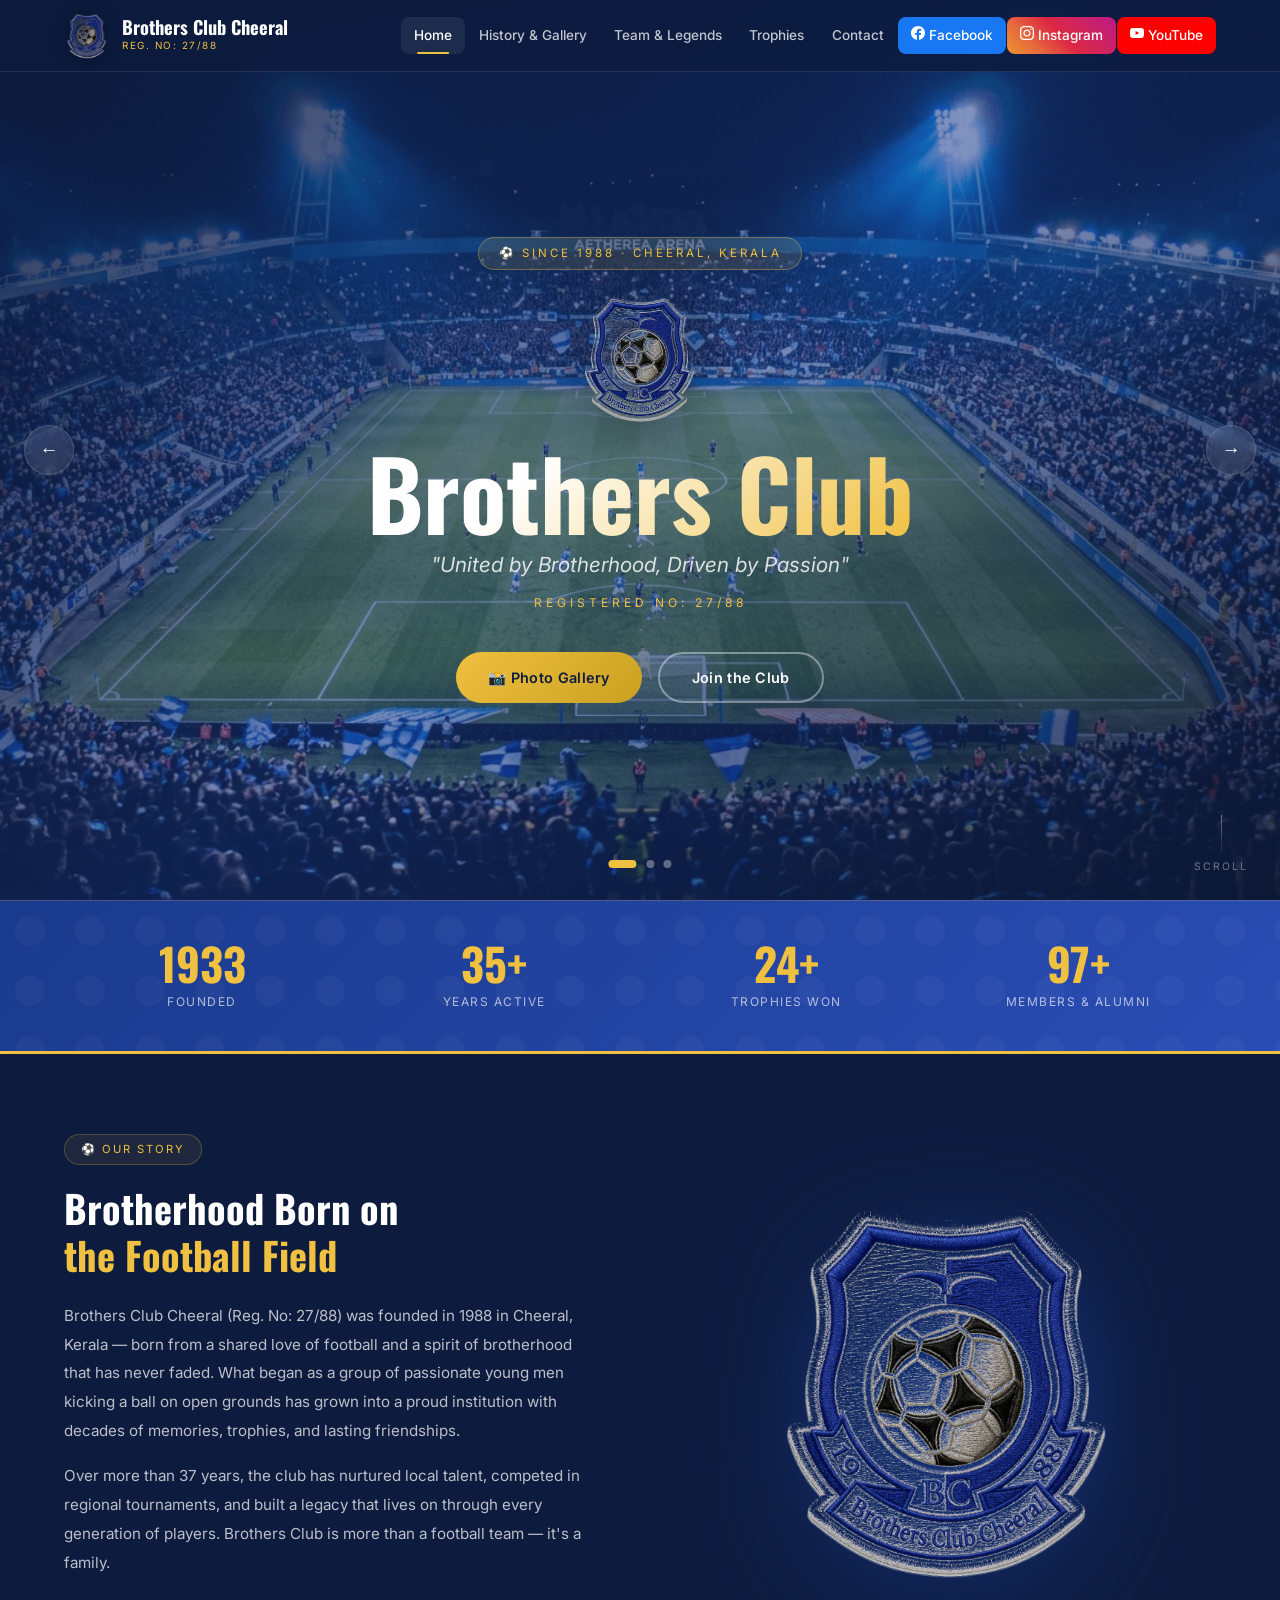
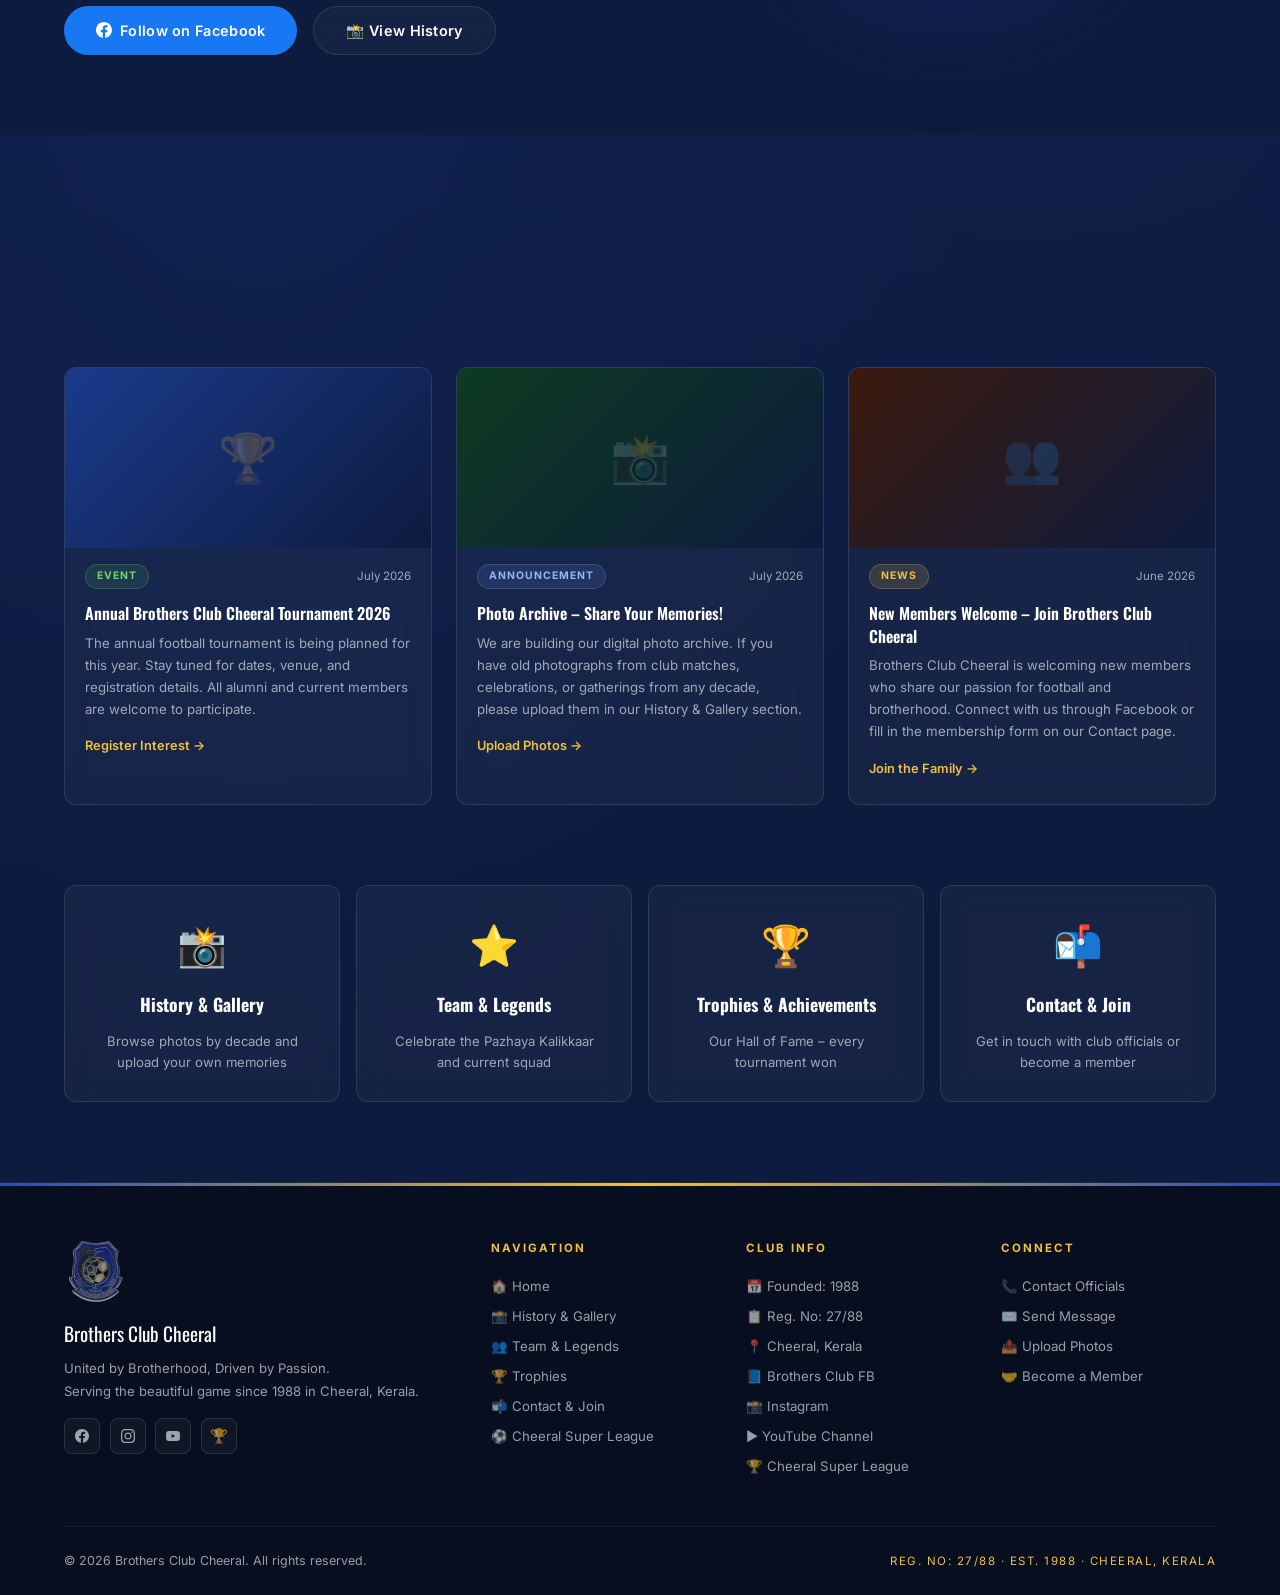
==== commit fb822566: "Add YouTube, Instagram, and Cheeral Super League social links to all pages" ====
--- a/index.html
+++ b/index.html
@@ -31,6 +31,18 @@
           <a href="https://www.facebook.com/brscrl/" target="_blank" rel="noopener noreferrer" class="nav-fb" aria-label="Facebook">
             <svg width="14" height="14" viewBox="0 0 24 24" fill="currentColor"><path d="M24 12.073c0-6.627-5.373-12-12-12s-12 5.373-12 12c0 5.99 4.388 10.954 10.125 11.854v-8.385H7.078v-3.47h3.047V9.43c0-3.007 1.792-4.669 4.533-4.669 1.312 0 2.686.235 2.686.235v2.953H15.83c-1.491 0-1.956.925-1.956 1.874v2.25h3.328l-.532 3.47h-2.796v8.385C19.612 23.027 24 18.062 24 12.073z"/></svg>
             Facebook
+          </a>
+        </li>
+        <li role="none">
+          <a href="https://www.instagram.com/brothers_cheeral/" target="_blank" rel="noopener noreferrer" class="nav-fb" style="background: linear-gradient(45deg, #f09433 0%, #e6683c 25%, #dc2743 50%, #cc2366 75%, #bc1888 100%);" aria-label="Instagram">
+            <svg width="14" height="14" viewBox="0 0 24 24" fill="currentColor"><path d="M12 2.163c3.204 0 3.584.012 4.85.07 3.252.148 4.771 1.691 4.919 4.919.058 1.265.069 1.645.069 4.849 0 3.205-.012 3.584-.069 4.849-.149 3.225-1.664 4.771-4.919 4.919-1.266.058-1.644.07-4.85.07-3.204 0-3.584-.012-4.849-.07-3.26-.149-4.771-1.699-4.919-4.92-.058-1.265-.07-1.644-.07-4.849 0-3.204.013-3.583.07-4.849.149-3.227 1.664-4.771 4.919-4.919 1.266-.057 1.645-.069 4.849-.069zm0-2.163c-3.259 0-3.667.014-4.947.072-4.358.2-6.78 2.618-6.98 6.98-.059 1.281-.073 1.689-.073 4.948 0 3.259.014 3.668.072 4.948.2 4.358 2.618 6.78 6.98 6.98 1.281.058 1.689.072 4.948.072 3.259 0 3.668-.014 4.948-.072 4.354-.2 6.782-2.618 6.979-6.98.059-1.28.073-1.689.073-4.948 0-3.259-.014-3.667-.072-4.947-.196-4.354-2.617-6.78-6.979-6.98-1.281-.059-1.69-.073-4.949-.073zm0 5.838c-3.403 0-6.162 2.759-6.162 6.162s2.759 6.163 6.162 6.163 6.162-2.759 6.162-6.163c0-3.403-2.759-6.162-6.162-6.162zm0 10.162c-2.209 0-4-1.79-4-4 0-2.209 1.791-4 4-4s4 1.791 4 4c0 2.21-1.791 4-4 4zm6.406-11.845c-.796 0-1.441.645-1.441 1.44s.645 1.44 1.441 1.44c.795 0 1.439-.645 1.439-1.44s-.644-1.44-1.439-1.44z"/></svg>
+            Instagram
+          </a>
+        </li>
+        <li role="none">
+          <a href="https://www.youtube.com/@BrothersClubCheeral" target="_blank" rel="noopener noreferrer" class="nav-fb" style="background:#ff0000;" aria-label="YouTube">
+            <svg width="14" height="14" viewBox="0 0 24 24" fill="currentColor"><path d="M23.498 6.186a3.016 3.016 0 0 0-2.122-2.136C19.505 3.545 12 3.545 12 3.545s-7.505 0-9.377.505A3.017 3.017 0 0 0 .502 6.186C0 8.07 0 12 0 12s0 3.93.502 5.814a3.016 3.016 0 0 0 2.122 2.136c1.871.505 9.376.505 9.376.505s7.505 0 9.377-.505a3.015 3.015 0 0 0 2.122-2.136C24 15.93 24 12 24 12s0-3.93-.502-5.814zM9.545 15.568V8.432L15.818 12l-6.273 3.568z"/></svg>
+            YouTube
           </a>
         </li>
       </ul>
@@ -272,8 +284,17 @@
           <div class="footer-club-name">Brothers Club Cheeral</div>
           <p class="footer-tagline">United by Brotherhood, Driven by Passion.<br/>Serving the beautiful game since 1988 in Cheeral, Kerala.</p>
           <div class="footer-social">
-            <a href="https://www.facebook.com/brscrl/" target="_blank" rel="noopener" class="footer-social-btn fb" aria-label="Facebook">
+            <a href="https://www.facebook.com/brscrl/" target="_blank" rel="noopener" class="footer-social-btn fb" aria-label="Brothers Club Facebook" title="Facebook">
               <svg width="14" height="14" viewBox="0 0 24 24" fill="currentColor"><path d="M24 12.073c0-6.627-5.373-12-12-12s-12 5.373-12 12c0 5.99 4.388 10.954 10.125 11.854v-8.385H7.078v-3.47h3.047V9.43c0-3.007 1.792-4.669 4.533-4.669 1.312 0 2.686.235 2.686.235v2.953H15.83c-1.491 0-1.956.925-1.956 1.874v2.25h3.328l-.532 3.47h-2.796v8.385C19.612 23.027 24 18.062 24 12.073z"/></svg>
+            </a>
+            <a href="https://www.instagram.com/brothers_cheeral/" target="_blank" rel="noopener" class="footer-social-btn ig" aria-label="Instagram" title="Instagram">
+              <svg width="14" height="14" viewBox="0 0 24 24" fill="currentColor"><path d="M12 2.163c3.204 0 3.584.012 4.85.07 3.252.148 4.771 1.691 4.919 4.919.058 1.265.069 1.645.069 4.849 0 3.205-.012 3.584-.069 4.849-.149 3.225-1.664 4.771-4.919 4.919-1.266.058-1.644.07-4.85.07-3.204 0-3.584-.012-4.849-.07-3.26-.149-4.771-1.699-4.919-4.92-.058-1.265-.07-1.644-.07-4.849 0-3.204.013-3.583.07-4.849.149-3.227 1.664-4.771 4.919-4.919 1.266-.057 1.645-.069 4.849-.069zm0-2.163c-3.259 0-3.667.014-4.947.072-4.358.2-6.78 2.618-6.98 6.98-.059 1.281-.073 1.689-.073 4.948 0 3.259.014 3.668.072 4.948.2 4.358 2.618 6.78 6.98 6.98 1.281.058 1.689.072 4.948.072 3.259 0 3.668-.014 4.948-.072 4.354-.2 6.782-2.618 6.979-6.98.059-1.28.073-1.689.073-4.948 0-3.259-.014-3.667-.072-4.947-.196-4.354-2.617-6.78-6.979-6.98-1.281-.059-1.69-.073-4.949-.073zm0 5.838c-3.403 0-6.162 2.759-6.162 6.162s2.759 6.163 6.162 6.163 6.162-2.759 6.162-6.163c0-3.403-2.759-6.162-6.162-6.162zm0 10.162c-2.209 0-4-1.79-4-4 0-2.209 1.791-4 4-4s4 1.791 4 4c0 2.21-1.791 4-4 4zm6.406-11.845c-.796 0-1.441.645-1.441 1.44s.645 1.44 1.441 1.44c.795 0 1.439-.645 1.439-1.44s-.644-1.44-1.439-1.44z"/></svg>
+            </a>
+            <a href="https://www.youtube.com/@BrothersClubCheeral" target="_blank" rel="noopener" class="footer-social-btn yt" aria-label="YouTube" title="YouTube">
+              <svg width="14" height="14" viewBox="0 0 24 24" fill="currentColor"><path d="M23.498 6.186a3.016 3.016 0 0 0-2.122-2.136C19.505 3.545 12 3.545 12 3.545s-7.505 0-9.377.505A3.017 3.017 0 0 0 .502 6.186C0 8.07 0 12 0 12s0 3.93.502 5.814a3.016 3.016 0 0 0 2.122 2.136c1.871.505 9.376.505 9.376.505s7.505 0 9.377-.505a3.015 3.015 0 0 0 2.122-2.136C24 15.93 24 12 24 12s0-3.93-.502-5.814zM9.545 15.568V8.432L15.818 12l-6.273 3.568z"/></svg>
+            </a>
+            <a href="https://www.facebook.com/CheeralSupperLeeg/" target="_blank" rel="noopener" class="footer-social-btn csl" aria-label="Cheeral Super League Facebook" title="Cheeral Super League">
+              🏆
             </a>
           </div>
         </div>
@@ -287,6 +308,7 @@
             <li><a href="team.html">👥 Team &amp; Legends</a></li>
             <li><a href="trophies.html">🏆 Trophies</a></li>
             <li><a href="contact.html">📬 Contact &amp; Join</a></li>
+            <li><a href="https://www.facebook.com/CheeralSupperLeeg/" target="_blank" rel="noopener">⚽ Cheeral Super League</a></li>
           </ul>
         </div>
 
@@ -297,7 +319,10 @@
             <li><a href="#">📅 Founded: 1988</a></li>
             <li><a href="#">📋 Reg. No: 27/88</a></li>
             <li><a href="#">📍 Cheeral, Kerala</a></li>
-            <li><a href="https://www.facebook.com/brscrl/" target="_blank" rel="noopener">🌐 Facebook Page</a></li>
+            <li><a href="https://www.facebook.com/brscrl/" target="_blank" rel="noopener">📘 Brothers Club FB</a></li>
+            <li><a href="https://www.instagram.com/brothers_cheeral/" target="_blank" rel="noopener">📸 Instagram</a></li>
+            <li><a href="https://www.youtube.com/@BrothersClubCheeral" target="_blank" rel="noopener">▶️ YouTube Channel</a></li>
+            <li><a href="https://www.facebook.com/CheeralSupperLeeg/" target="_blank" rel="noopener">🏆 Cheeral Super League</a></li>
           </ul>
         </div>
 
--- a/css/style.css
+++ b/css/style.css
@@ -1451,7 +1451,10 @@
   transition: var(--transition);
 }
 .footer-social-btn:hover { transform: translateY(-2px); }
-.footer-social-btn.fb:hover { background: #1877f2; border-color: #1877f2; color: white; }
+.footer-social-btn.fb:hover { background: #1877f2; border-color: #1877f2; color: white; transform: translateY(-2px); }
+.footer-social-btn.yt:hover { background: #ff0000; border-color: #ff0000; color: white; transform: translateY(-2px); }
+.footer-social-btn.ig:hover { background: linear-gradient(45deg, #f09433 0%, #e6683c 25%, #dc2743 50%, #cc2366 75%, #bc1888 100%); border-color: #dc2743; color: white; transform: translateY(-2px); }
+.footer-social-btn.csl:hover { background: #1877f2; border-color: #1877f2; color: white; transform: translateY(-2px); }
 
 .footer-col-title {
   font-size: 0.72rem;
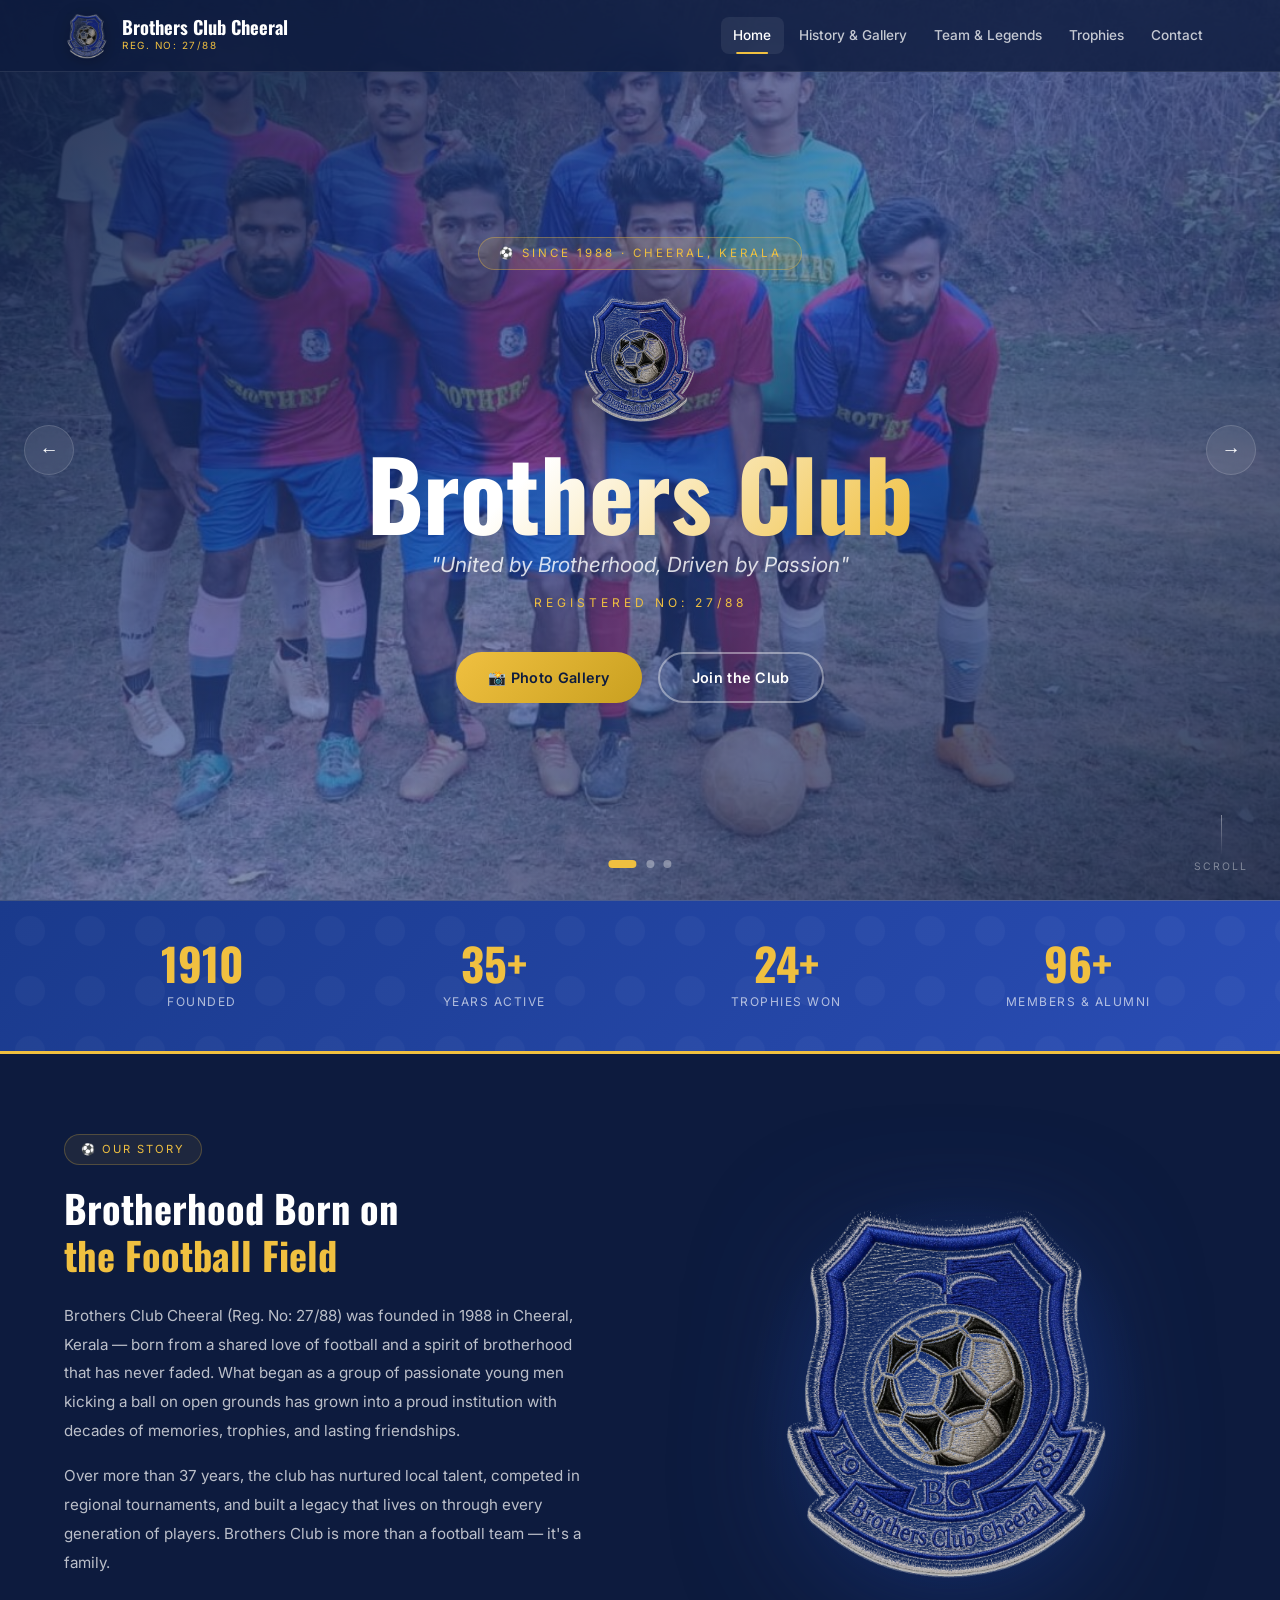
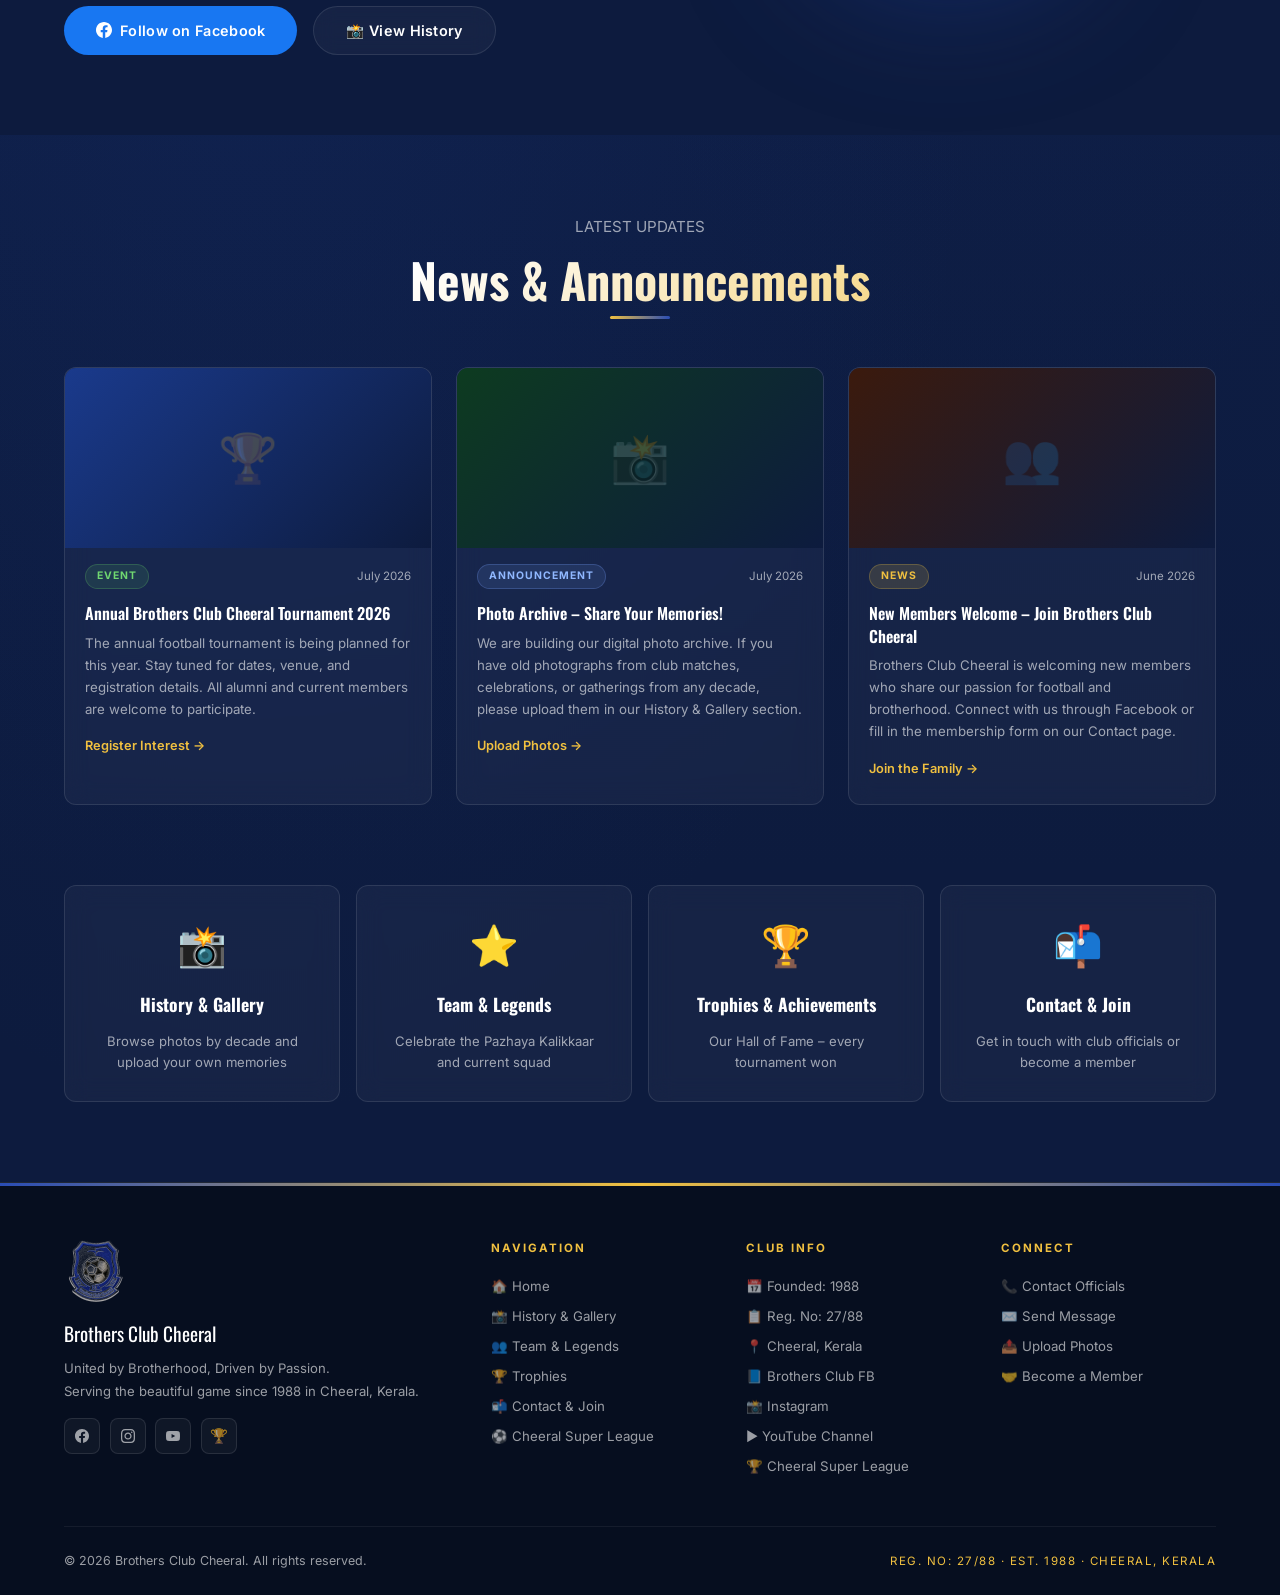
==== commit d24c2419: "Update hero, gallery photos and navbar" ====
--- a/index.html
+++ b/index.html
@@ -27,25 +27,7 @@
         <li role="none"><a href="team.html" role="menuitem" id="nav-team">Team &amp; Legends</a></li>
         <li role="none"><a href="trophies.html" role="menuitem" id="nav-trophies">Trophies</a></li>
         <li role="none"><a href="contact.html" role="menuitem" id="nav-contact">Contact</a></li>
-        <li role="none">
-          <a href="https://www.facebook.com/brscrl/" target="_blank" rel="noopener noreferrer" class="nav-fb" aria-label="Facebook">
-            <svg width="14" height="14" viewBox="0 0 24 24" fill="currentColor"><path d="M24 12.073c0-6.627-5.373-12-12-12s-12 5.373-12 12c0 5.99 4.388 10.954 10.125 11.854v-8.385H7.078v-3.47h3.047V9.43c0-3.007 1.792-4.669 4.533-4.669 1.312 0 2.686.235 2.686.235v2.953H15.83c-1.491 0-1.956.925-1.956 1.874v2.25h3.328l-.532 3.47h-2.796v8.385C19.612 23.027 24 18.062 24 12.073z"/></svg>
-            Facebook
-          </a>
-        </li>
-        <li role="none">
-          <a href="https://www.instagram.com/brothers_cheeral/" target="_blank" rel="noopener noreferrer" class="nav-fb" style="background: linear-gradient(45deg, #f09433 0%, #e6683c 25%, #dc2743 50%, #cc2366 75%, #bc1888 100%);" aria-label="Instagram">
-            <svg width="14" height="14" viewBox="0 0 24 24" fill="currentColor"><path d="M12 2.163c3.204 0 3.584.012 4.85.07 3.252.148 4.771 1.691 4.919 4.919.058 1.265.069 1.645.069 4.849 0 3.205-.012 3.584-.069 4.849-.149 3.225-1.664 4.771-4.919 4.919-1.266.058-1.644.07-4.85.07-3.204 0-3.584-.012-4.849-.07-3.26-.149-4.771-1.699-4.919-4.92-.058-1.265-.07-1.644-.07-4.849 0-3.204.013-3.583.07-4.849.149-3.227 1.664-4.771 4.919-4.919 1.266-.057 1.645-.069 4.849-.069zm0-2.163c-3.259 0-3.667.014-4.947.072-4.358.2-6.78 2.618-6.98 6.98-.059 1.281-.073 1.689-.073 4.948 0 3.259.014 3.668.072 4.948.2 4.358 2.618 6.78 6.98 6.98 1.281.058 1.689.072 4.948.072 3.259 0 3.668-.014 4.948-.072 4.354-.2 6.782-2.618 6.979-6.98.059-1.28.073-1.689.073-4.948 0-3.259-.014-3.667-.072-4.947-.196-4.354-2.617-6.78-6.979-6.98-1.281-.059-1.69-.073-4.949-.073zm0 5.838c-3.403 0-6.162 2.759-6.162 6.162s2.759 6.163 6.162 6.163 6.162-2.759 6.162-6.163c0-3.403-2.759-6.162-6.162-6.162zm0 10.162c-2.209 0-4-1.79-4-4 0-2.209 1.791-4 4-4s4 1.791 4 4c0 2.21-1.791 4-4 4zm6.406-11.845c-.796 0-1.441.645-1.441 1.44s.645 1.44 1.441 1.44c.795 0 1.439-.645 1.439-1.44s-.644-1.44-1.439-1.44z"/></svg>
-            Instagram
-          </a>
-        </li>
-        <li role="none">
-          <a href="https://www.youtube.com/@BrothersClubCheeral" target="_blank" rel="noopener noreferrer" class="nav-fb" style="background:#ff0000;" aria-label="YouTube">
-            <svg width="14" height="14" viewBox="0 0 24 24" fill="currentColor"><path d="M23.498 6.186a3.016 3.016 0 0 0-2.122-2.136C19.505 3.545 12 3.545 12 3.545s-7.505 0-9.377.505A3.017 3.017 0 0 0 .502 6.186C0 8.07 0 12 0 12s0 3.93.502 5.814a3.016 3.016 0 0 0 2.122 2.136c1.871.505 9.376.505 9.376.505s7.505 0 9.377-.505a3.015 3.015 0 0 0 2.122-2.136C24 15.93 24 12 24 12s0-3.93-.502-5.814zM9.545 15.568V8.432L15.818 12l-6.273 3.568z"/></svg>
-            YouTube
-          </a>
-        </li>
-      </ul>
+</ul>
 
       <button class="nav-toggle" id="navToggle" aria-label="Toggle navigation" aria-expanded="false">
         <span></span><span></span><span></span>
--- a/css/style.css
+++ b/css/style.css
@@ -260,21 +260,29 @@
   width: 50%;
 }
 
-.nav-fb {
-  display: flex;
-  align-items: center;
-  gap: 0.4rem;
-  padding: 0.4rem 0.9rem;
-  background: #1877f2;
-  border-radius: 8px;
-  font-size: 0.78rem;
-  font-weight: 600;
+.nav-social {
+  display: flex;
+  align-items: center;
+  gap: 0.5rem;
+  flex-shrink: 0;
+}
+
+.nav-social-icon {
+  display: flex;
+  align-items: center;
+  justify-content: center;
+  width: 30px;
+  height: 30px;
+  border-radius: 50%;
+  background: rgba(255, 255, 255, 0.08);
   color: white !important;
   flex-shrink: 0;
   transition: var(--transition);
 }
-.nav-fb::after { display: none !important; }
-.nav-fb:hover { background: #0d65d9 !important; transform: none !important; box-shadow: 0 4px 16px rgba(24,119,242,0.4); }
+.nav-social-icon svg { width: 13px; height: 13px; }
+.nav-social-icon.fb:hover { background: #1877f2; }
+.nav-social-icon.ig:hover { background: linear-gradient(45deg, #f09433 0%, #e6683c 25%, #dc2743 50%, #cc2366 75%, #bc1888 100%); }
+.nav-social-icon.yt:hover { background: #ff0000; }
 
 .nav-toggle {
   display: none;
@@ -1538,7 +1546,6 @@
   }
   .nav-links.open { display: flex; }
   .nav-toggle { display: flex; }
-  .nav-fb { display: none; }
 
   .section { padding: 3.5rem 0; }
   .hero-arrow { display: none; }
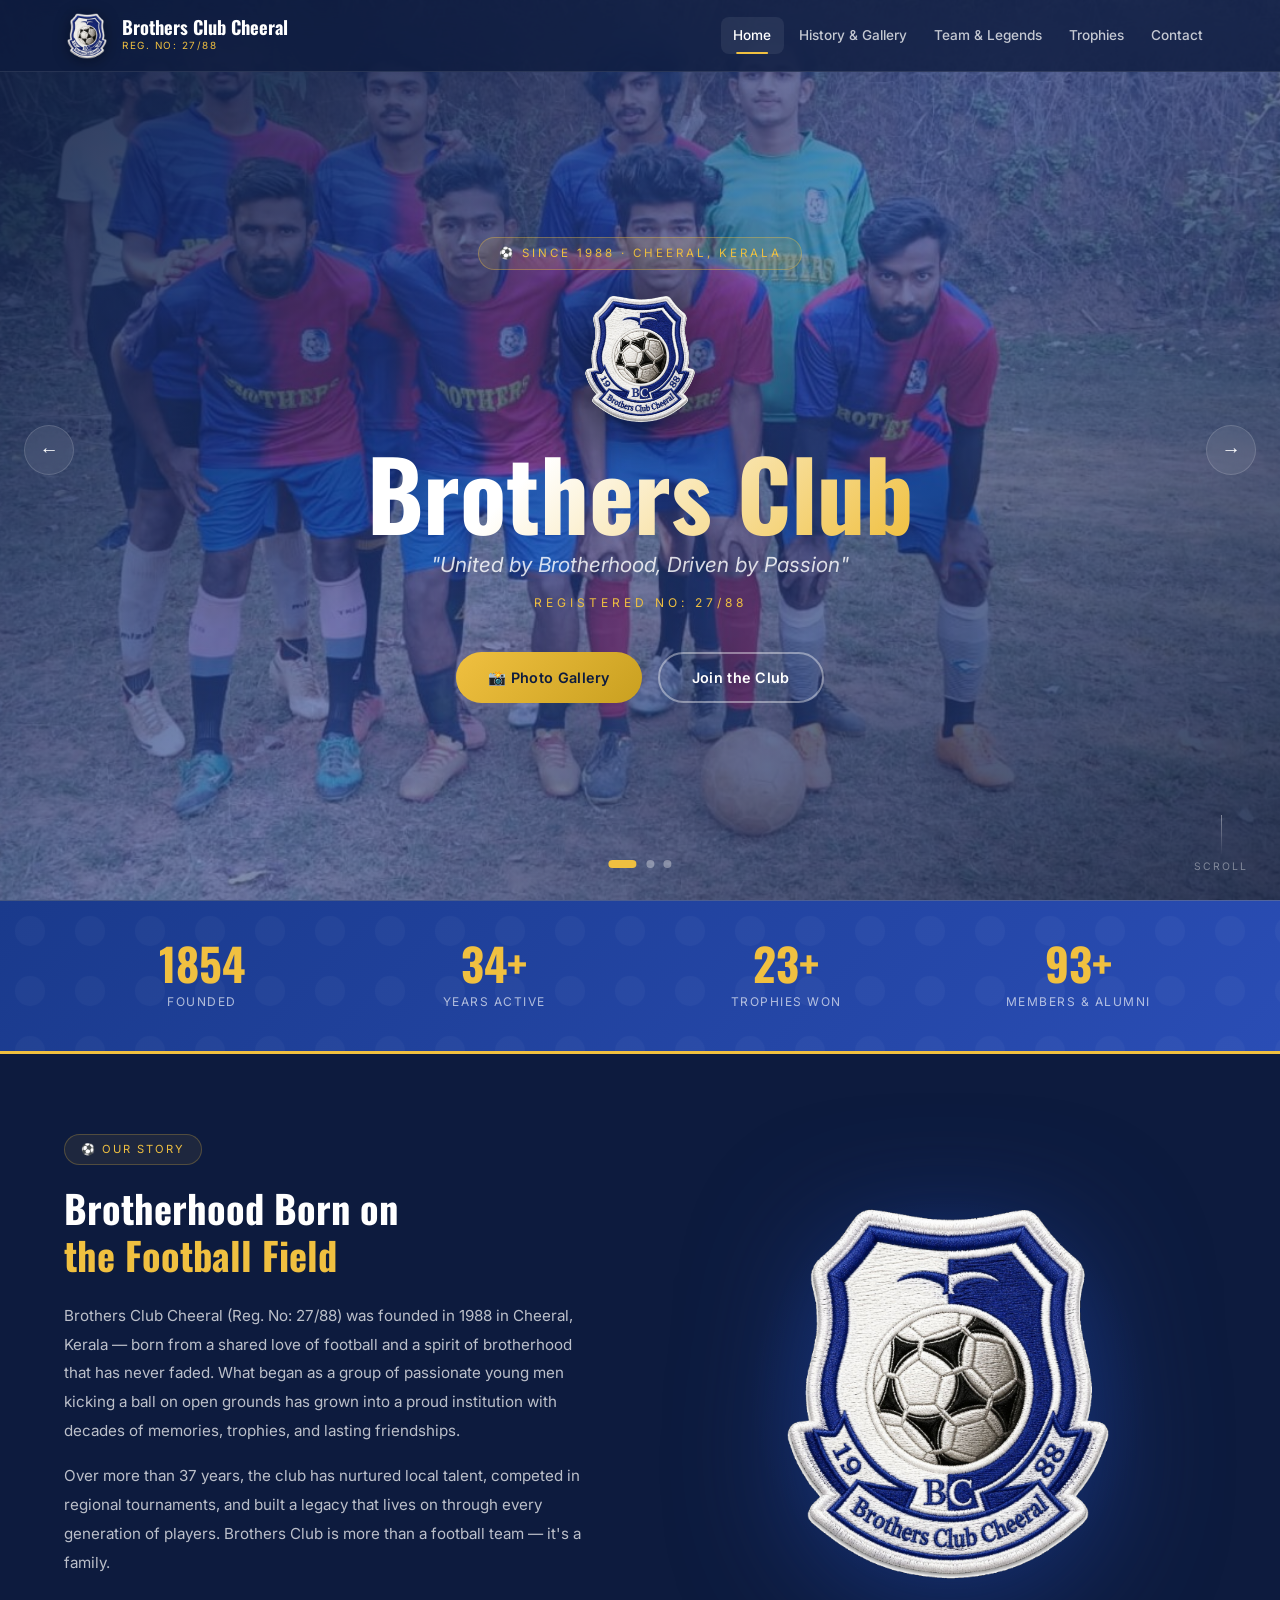
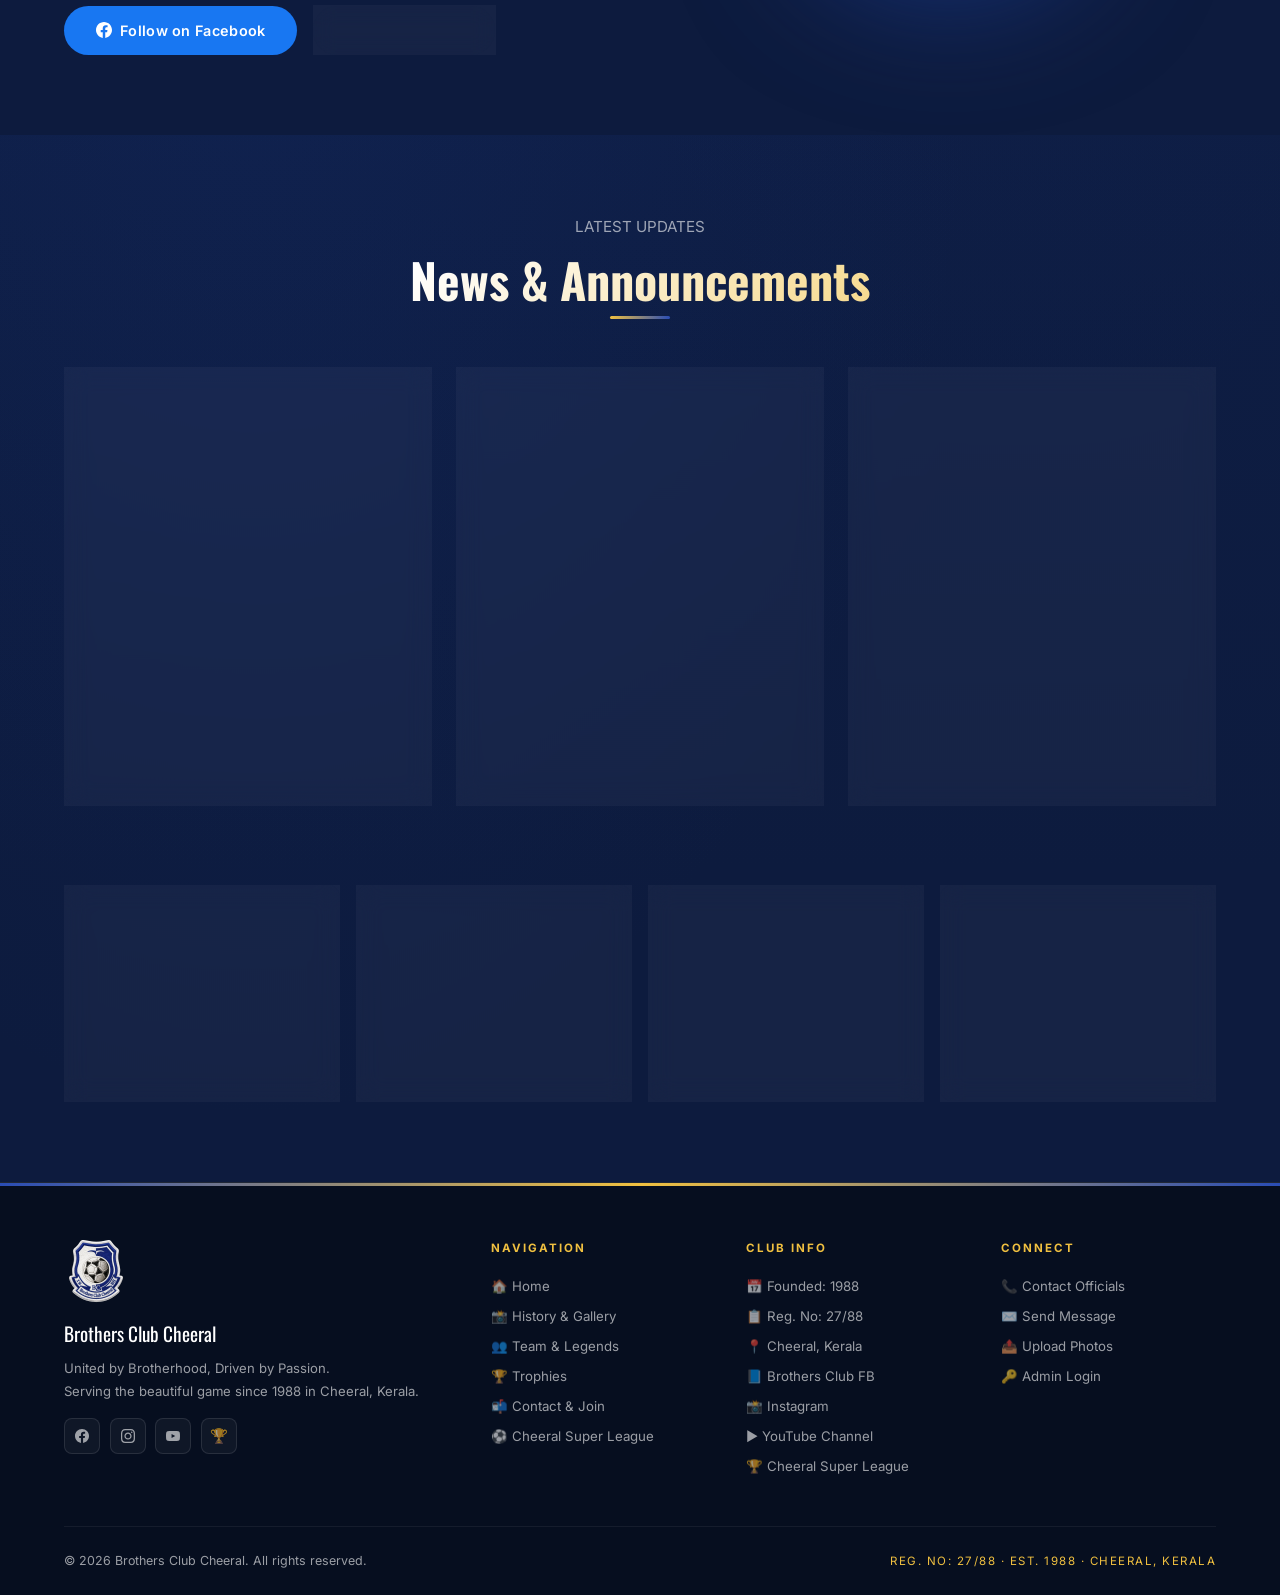
==== commit 2b6aa964: "Add 🔑 Admin Login link to the Connect section in footer across all pages" ====
--- a/index.html
+++ b/index.html
@@ -315,7 +315,7 @@
             <li><a href="contact.html">📞 Contact Officials</a></li>
             <li><a href="contact.html">✉️ Send Message</a></li>
             <li><a href="history.html">📤 Upload Photos</a></li>
-            <li><a href="contact.html">🤝 Become a Member</a></li>
+            <li><a href="admin.html">🔑 Admin Login</a></li>
           </ul>
         </div>
       </div>
--- a/css/style.css
+++ b/css/style.css
@@ -923,6 +923,22 @@
   margin-top: 0.75rem;
 }
 
+.upload-actions {
+  display: flex;
+  align-items: center;
+  justify-content: center;
+  gap: 0.9rem;
+  flex-wrap: wrap;
+  margin-bottom: 1rem;
+}
+
+.upload-status {
+  font-size: 0.85rem;
+  color: var(--accent);
+  margin: 0.35rem auto 0.75rem;
+  min-height: 1.25rem;
+}
+
 #fileInput { display: none; }
 
 .upload-preview {
@@ -1441,7 +1457,7 @@
 }
 
 .footer-brand {}
-.footer-logo { width: 64px; margin-bottom: 1rem; }
+.footer-logo { width: 64px; height: 64px; object-fit: contain; margin-bottom: 1rem; }
 .footer-club-name { font-family: var(--font-display); font-size: 1.2rem; margin-bottom: 0.5rem; }
 .footer-tagline { font-size: 0.82rem; color: var(--text-muted); line-height: 1.7; margin-bottom: 1rem; }
 
@@ -1566,3 +1582,392 @@
   .gallery-grid { grid-template-columns: repeat(2, 1fr); }
   .hero-logo { width: 80px; height: 80px; }
 }
+
+/* ==========================================================================
+   ADMIN PANEL & FIREBASE UPLOAD COMPRESSION STYLING
+   ========================================================================== */
+
+/* Drag over active state */
+.upload-section.dragover {
+  border-color: var(--accent);
+  background-color: rgba(255, 193, 7, 0.08);
+  box-shadow: 0 0 25px rgba(255, 193, 7, 0.25);
+  transform: scale(1.01);
+}
+
+/* Progress bar */
+.upload-progress-container {
+  margin-top: 1.25rem;
+  width: 100%;
+  max-width: 500px;
+  margin-left: auto;
+  margin-right: auto;
+}
+.progress-bar-wrap {
+  width: 100%;
+  height: 8px;
+  background-color: rgba(255, 255, 255, 0.1);
+  border-radius: 99px;
+  overflow: hidden;
+}
+.progress-bar-fill {
+  height: 100%;
+  width: 0%;
+  background: linear-gradient(90deg, var(--accent) 0%, #ff9800 100%);
+  transition: width 0.3s ease;
+  border-radius: 99px;
+}
+.progress-text {
+  font-size: 0.82rem;
+  color: var(--accent);
+  margin-top: 0.5rem;
+  font-weight: 500;
+}
+
+/* Status message */
+.upload-status {
+  margin-top: 0.75rem;
+  font-size: 0.9rem;
+  font-weight: 500;
+}
+.upload-status.success { color: #4caf50; }
+.upload-status.error { color: #f44336; }
+.upload-status.info { color: #2196f3; }
+
+/* Admin Body & Card */
+.admin-body {
+  background-color: #0b1329;
+  min-height: 100vh;
+}
+.admin-card {
+  background: var(--bg-card);
+  border: 1px solid var(--border-color);
+  border-radius: 12px;
+  padding: 1.5rem;
+  box-shadow: 0 10px 30px rgba(0, 0, 0, 0.3);
+}
+.auth-card {
+  text-align: center;
+  padding: 2.25rem 2rem;
+}
+.auth-logo {
+  width: 72px;
+  height: 72px;
+  object-fit: contain;
+  margin-bottom: 1rem;
+}
+.auth-header h2 {
+  font-family: var(--font-display);
+  font-size: 1.5rem;
+  color: var(--white);
+  margin-bottom: 0.3rem;
+}
+.auth-header p {
+  font-size: 0.85rem;
+  color: var(--text-muted);
+  margin-bottom: 1.5rem;
+}
+.auth-form .form-group {
+  text-align: left;
+  margin-bottom: 1.25rem;
+}
+.auth-form label {
+  display: block;
+  font-size: 0.82rem;
+  font-weight: 600;
+  color: var(--text-light);
+  margin-bottom: 0.4rem;
+  text-transform: uppercase;
+  letter-spacing: 0.5px;
+}
+.auth-form input {
+  width: 100%;
+  padding: 0.75rem 1rem;
+  background-color: rgba(255, 255, 255, 0.05);
+  border: 1px solid var(--border-color);
+  border-radius: 8px;
+  color: var(--white);
+  font-size: 0.95rem;
+  transition: border-color 0.2s ease;
+}
+.auth-form input:focus {
+  outline: none;
+  border-color: var(--accent);
+}
+.btn-block { width: 100%; display: block; }
+
+.auth-error {
+  margin-top: 1rem;
+  font-size: 0.85rem;
+  color: #ff5252;
+  background: rgba(255, 82, 82, 0.1);
+  padding: 0.6rem;
+  border-radius: 6px;
+  border: 1px solid rgba(255, 82, 82, 0.3);
+}
+
+/* Dashboard Header & Stats */
+.dashboard-header {
+  display: flex;
+  justify-content: space-between;
+  align-items: center;
+  flex-wrap: wrap;
+  gap: 1.5rem;
+  margin-bottom: 2rem;
+  padding-bottom: 1.5rem;
+  border-bottom: 1px solid var(--border-color);
+}
+.dashboard-title {
+  font-family: var(--font-display);
+  font-size: 1.8rem;
+  color: var(--white);
+}
+.dashboard-subtitle {
+  font-size: 0.9rem;
+  color: var(--text-muted);
+}
+.dashboard-stats {
+  display: flex;
+  gap: 1rem;
+}
+.stat-badge {
+  padding: 0.75rem 1.25rem;
+  border-radius: 10px;
+  background: rgba(255, 255, 255, 0.03);
+  border: 1px solid var(--border-color);
+  text-align: center;
+}
+.stat-num {
+  display: block;
+  font-family: var(--font-display);
+  font-size: 1.5rem;
+  font-weight: 700;
+  color: var(--accent);
+}
+.stat-lbl {
+  font-size: 0.75rem;
+  color: var(--text-muted);
+  text-transform: uppercase;
+}
+
+/* Tabs */
+.admin-tabs {
+  display: flex;
+  gap: 1rem;
+  margin-bottom: 1.75rem;
+  border-bottom: 2px solid var(--border-color);
+}
+.tab-btn {
+  background: none;
+  border: none;
+  color: var(--text-muted);
+  font-size: 1rem;
+  font-weight: 600;
+  padding: 0.75rem 1.25rem;
+  cursor: pointer;
+  border-bottom: 3px solid transparent;
+  transition: all 0.2s ease;
+}
+.tab-btn:hover { color: var(--white); }
+.tab-btn.active {
+  color: var(--accent);
+  border-bottom-color: var(--accent);
+}
+
+/* Admin Grid */
+.admin-grid {
+  display: grid;
+  grid-template-columns: repeat(auto-fill, minmax(260px, 1fr));
+  gap: 1.5rem;
+}
+.photo-card {
+  padding: 0;
+  overflow: hidden;
+  display: flex;
+  flex-direction: column;
+}
+.card-img-wrap {
+  position: relative;
+  width: 100%;
+  height: 180px;
+  background-color: #000;
+}
+.card-img-wrap img {
+  width: 100%;
+  height: 100%;
+  object-fit: cover;
+}
+.status-badge {
+  position: absolute;
+  top: 10px;
+  right: 10px;
+  padding: 0.25rem 0.6rem;
+  border-radius: 99px;
+  font-size: 0.72rem;
+  font-weight: 700;
+  text-transform: uppercase;
+}
+.status-badge.pending {
+  background-color: rgba(255, 152, 0, 0.9);
+  color: #000;
+}
+.status-badge.approved {
+  background-color: rgba(76, 175, 80, 0.9);
+  color: #fff;
+}
+.card-body {
+  padding: 1rem;
+  flex: 1;
+  display: flex;
+  flex-direction: column;
+  justify-content: space-between;
+}
+.card-filename {
+  font-size: 0.92rem;
+  font-weight: 600;
+  color: var(--white);
+  white-space: nowrap;
+  overflow: hidden;
+  text-overflow: ellipsis;
+  margin-bottom: 0.25rem;
+}
+.card-date {
+  font-size: 0.78rem;
+  color: var(--text-muted);
+  margin-bottom: 1rem;
+}
+.card-actions {
+  display: grid;
+  grid-template-columns: 1fr 1fr;
+  gap: 0.5rem;
+}
+.card-actions.col-3 {
+  grid-template-columns: 1fr 1fr 1fr;
+}
+.btn-sm {
+  padding: 0.4rem 0.6rem;
+  font-size: 0.78rem;
+  border-radius: 6px;
+  text-align: center;
+}
+.btn-success {
+  background-color: #2e7d32;
+  color: #fff;
+  border: none;
+}
+.btn-success:hover { background-color: #1b5e20; }
+.btn-danger {
+  background-color: #c62828;
+  color: #fff;
+  border: none;
+}
+.btn-danger:hover { background-color: #b71c1c; }
+
+/* Empty state */
+.admin-empty-state {
+  grid-column: 1 / -1;
+  text-align: center;
+  padding: 4rem 2rem;
+  background: rgba(255, 255, 255, 0.02);
+  border: 1px dashed var(--border-color);
+  border-radius: 12px;
+}
+.empty-icon { font-size: 3rem; margin-bottom: 1rem; }
+.admin-empty-state h3 { font-family: var(--font-display); color: var(--white); margin-bottom: 0.5rem; }
+.admin-empty-state p { font-size: 0.9rem; color: var(--text-muted); }
+
+/* Modal */
+.admin-modal {
+  position: fixed;
+  top: 0; left: 0; width: 100%; height: 100%;
+  background-color: rgba(0, 0, 0, 0.8);
+  display: flex;
+  align-items: center;
+  justify-content: center;
+  z-index: 9999;
+  padding: 1rem;
+}
+.admin-modal-content {
+  background: var(--bg-card);
+  border: 1px solid var(--border-color);
+  border-radius: 12px;
+  width: 100%;
+  max-width: 440px;
+  padding: 1.75rem;
+}
+.admin-modal-header {
+  display: flex;
+  justify-content: space-between;
+  align-items: center;
+  margin-bottom: 1.25rem;
+}
+.admin-modal-header h3 { color: var(--white); font-family: var(--font-display); }
+.modal-close-btn { background: none; border: none; font-size: 1.5rem; color: var(--text-muted); cursor: pointer; }
+.admin-modal select, .admin-modal input {
+  width: 100%;
+  padding: 0.75rem;
+  background: rgba(255,255,255,0.05);
+  border: 1px solid var(--border-color);
+  border-radius: 8px;
+  color: var(--white);
+  margin-top: 0.4rem;
+}
+.modal-actions {
+  display: flex;
+  justify-content: flex-end;
+  gap: 0.75rem;
+  margin-top: 1.5rem;
+}
+
+/* Toast */
+.toast-container {
+  position: fixed;
+  bottom: 20px;
+  right: 20px;
+  z-index: 10000;
+  display: flex;
+  flex-direction: column;
+  gap: 10px;
+}
+.toast {
+  background: #1e293b;
+  color: #fff;
+  border-left: 4px solid var(--accent);
+  padding: 0.75rem 1.25rem;
+  border-radius: 8px;
+  box-shadow: 0 8px 24px rgba(0,0,0,0.4);
+  font-size: 0.88rem;
+  display: flex;
+  align-items: center;
+  gap: 0.5rem;
+  animation: slideIn 0.3s ease;
+}
+.toast-success { border-left-color: #4caf50; }
+.toast-error { border-left-color: #f44336; }
+@keyframes slideIn {
+  from { transform: translateX(100%); opacity: 0; }
+  to { transform: translateX(0); opacity: 1; }
+}
+/* Direct Admin Delete Button on Gallery Items */
+.admin-delete-btn {
+  position: absolute;
+  top: 10px;
+  right: 10px;
+  z-index: 10;
+  background: rgba(198, 40, 40, 0.9);
+  color: #fff;
+  border: none;
+  border-radius: 6px;
+  padding: 0.35rem 0.65rem;
+  font-size: 0.78rem;
+  font-weight: 700;
+  cursor: pointer;
+  box-shadow: 0 4px 12px rgba(0, 0, 0, 0.5);
+  transition: transform 0.2s ease, background 0.2s ease;
+}
+.admin-delete-btn:hover {
+  background: #b71c1c;
+  transform: scale(1.08);
+}
+
+
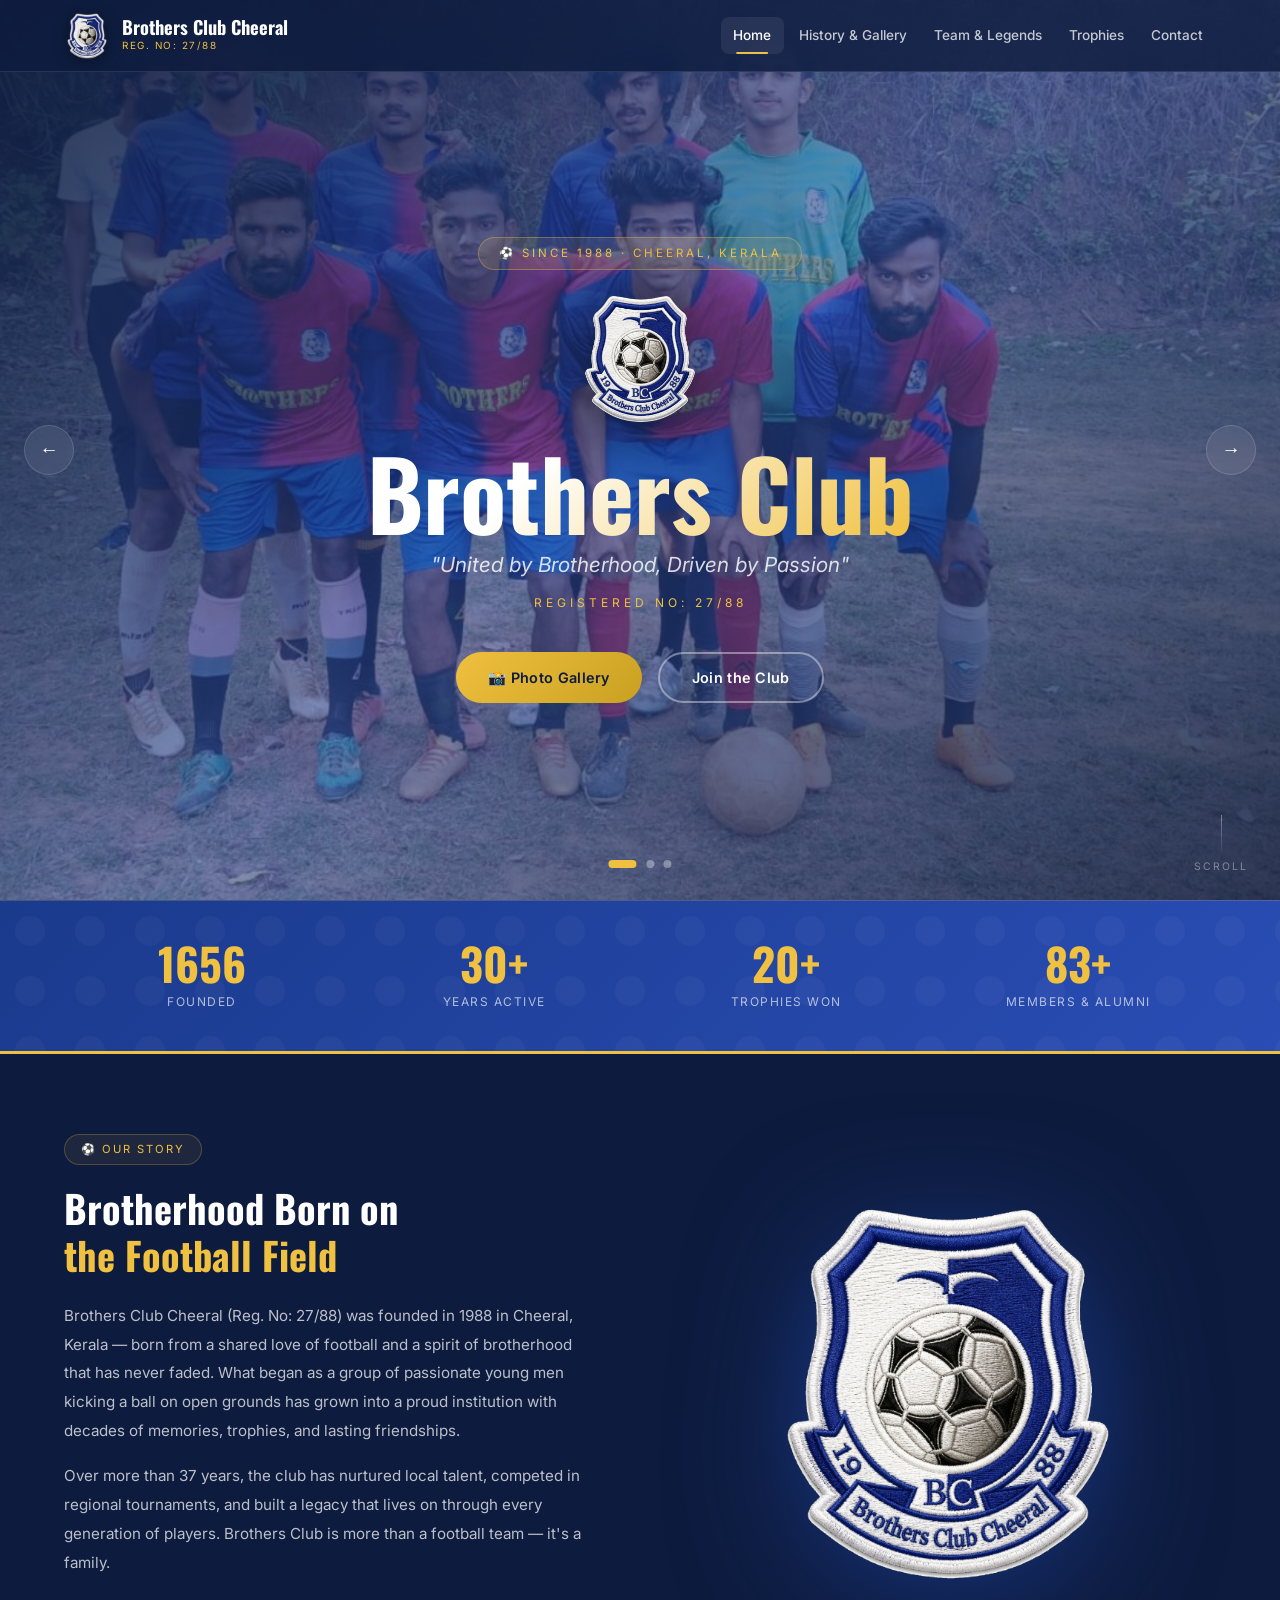
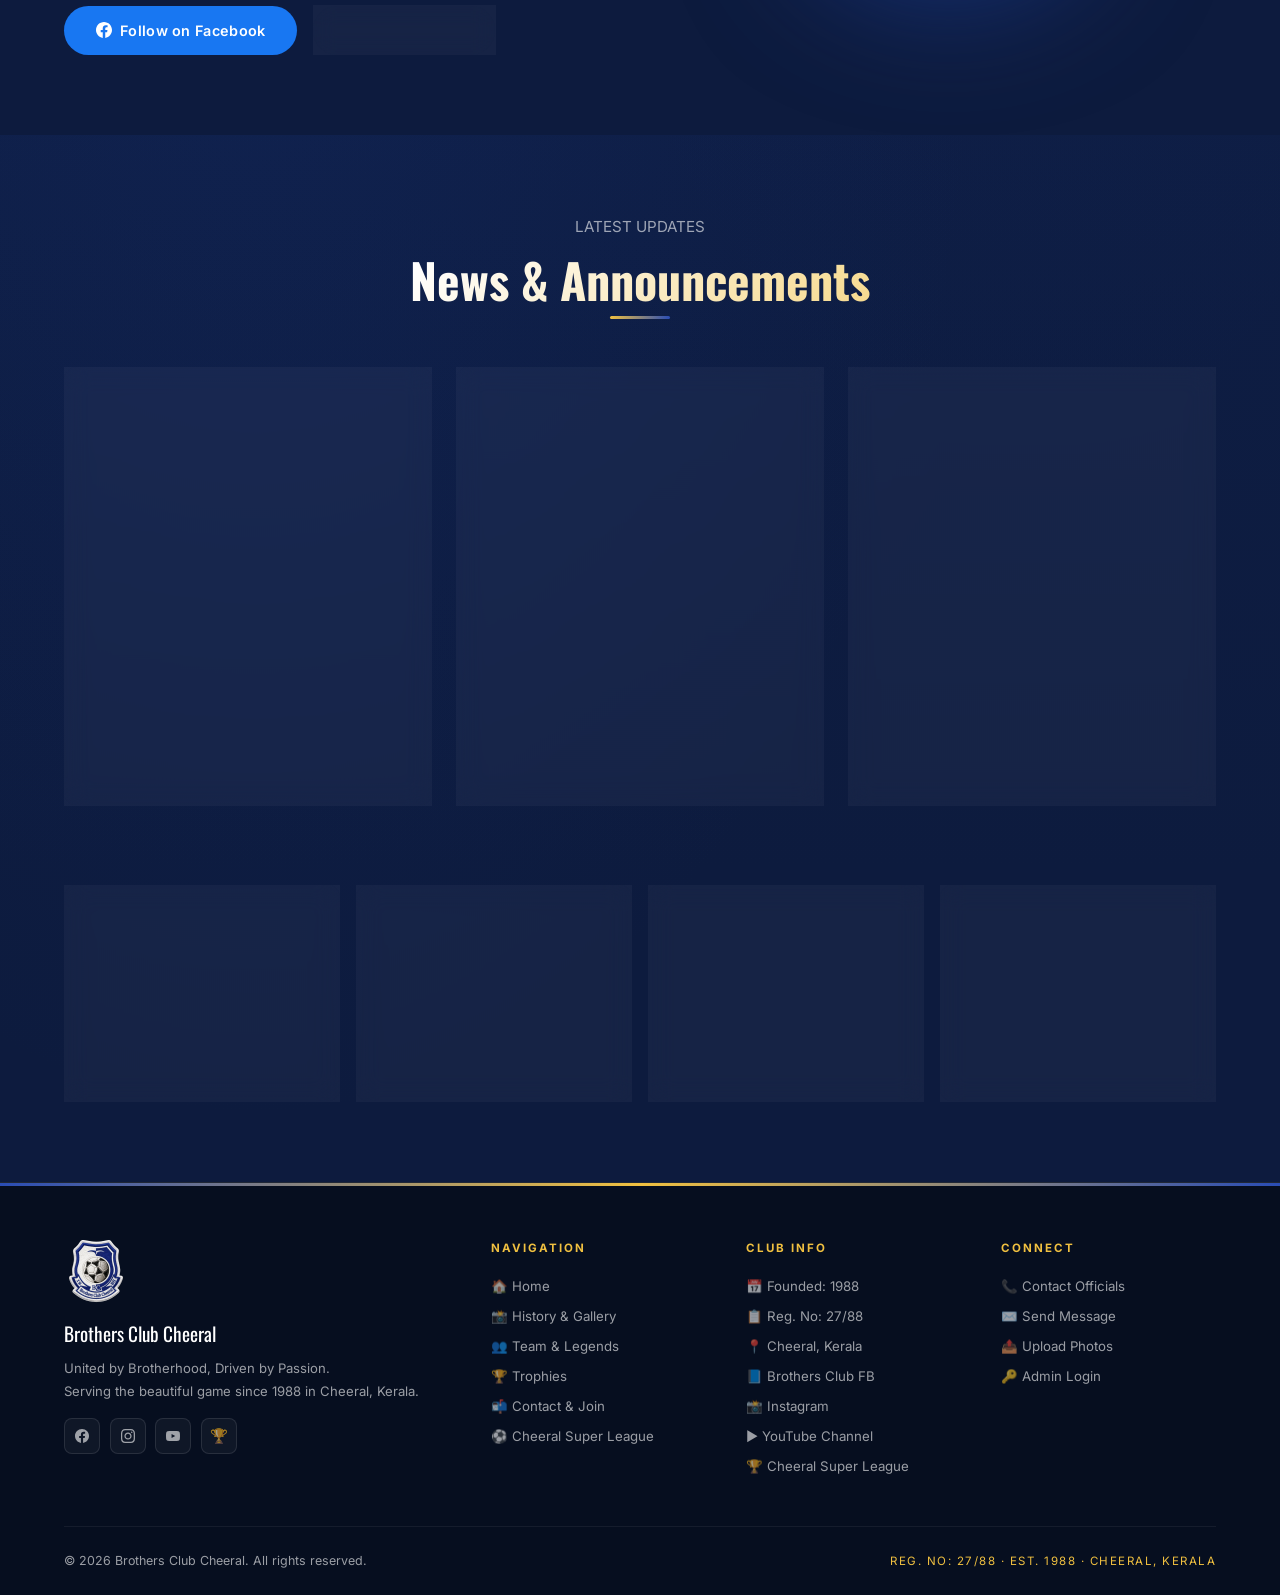
==== commit 5b04d1ca: "Change 'Pazhaya Kalikkaar' section title to 'Star Players'" ====
--- a/index.html
+++ b/index.html
@@ -237,7 +237,7 @@
         <a href="team.html" class="news-card" style="text-decoration:none; padding: 1.75rem; text-align:center; display:flex; flex-direction:column; align-items:center; gap:0.75rem;">
           <div style="font-size:2.5rem;">⭐</div>
           <strong style="font-family: var(--font-display); font-size:1.1rem;">Team &amp; Legends</strong>
-          <p style="color:var(--text-muted); font-size:0.82rem;">Celebrate the Pazhaya Kalikkaar and current squad</p>
+          <p style="color:var(--text-muted); font-size:0.82rem;">Celebrate the Star Players and current squad</p>
         </a>
 
         <a href="trophies.html" class="news-card" style="text-decoration:none; padding: 1.75rem; text-align:center; display:flex; flex-direction:column; align-items:center; gap:0.75rem;">
--- a/css/style.css
+++ b/css/style.css
@@ -1953,21 +1953,26 @@
   position: absolute;
   top: 10px;
   right: 10px;
-  z-index: 10;
-  background: rgba(198, 40, 40, 0.9);
-  color: #fff;
-  border: none;
+  z-index: 9999 !important;
+  background: #c62828 !important;
+  color: #ffffff !important;
+  border: 1px solid rgba(255, 255, 255, 0.5) !important;
   border-radius: 6px;
-  padding: 0.35rem 0.65rem;
-  font-size: 0.78rem;
+  padding: 0.4rem 0.75rem;
+  font-size: 0.8rem;
   font-weight: 700;
   cursor: pointer;
-  box-shadow: 0 4px 12px rgba(0, 0, 0, 0.5);
+  box-shadow: 0 4px 14px rgba(0, 0, 0, 0.6);
+  display: none;
   transition: transform 0.2s ease, background 0.2s ease;
 }
+.admin-mode .admin-delete-btn {
+  display: block !important;
+}
 .admin-delete-btn:hover {
-  background: #b71c1c;
+  background: #b71c1c !important;
   transform: scale(1.08);
 }
 
 
+
